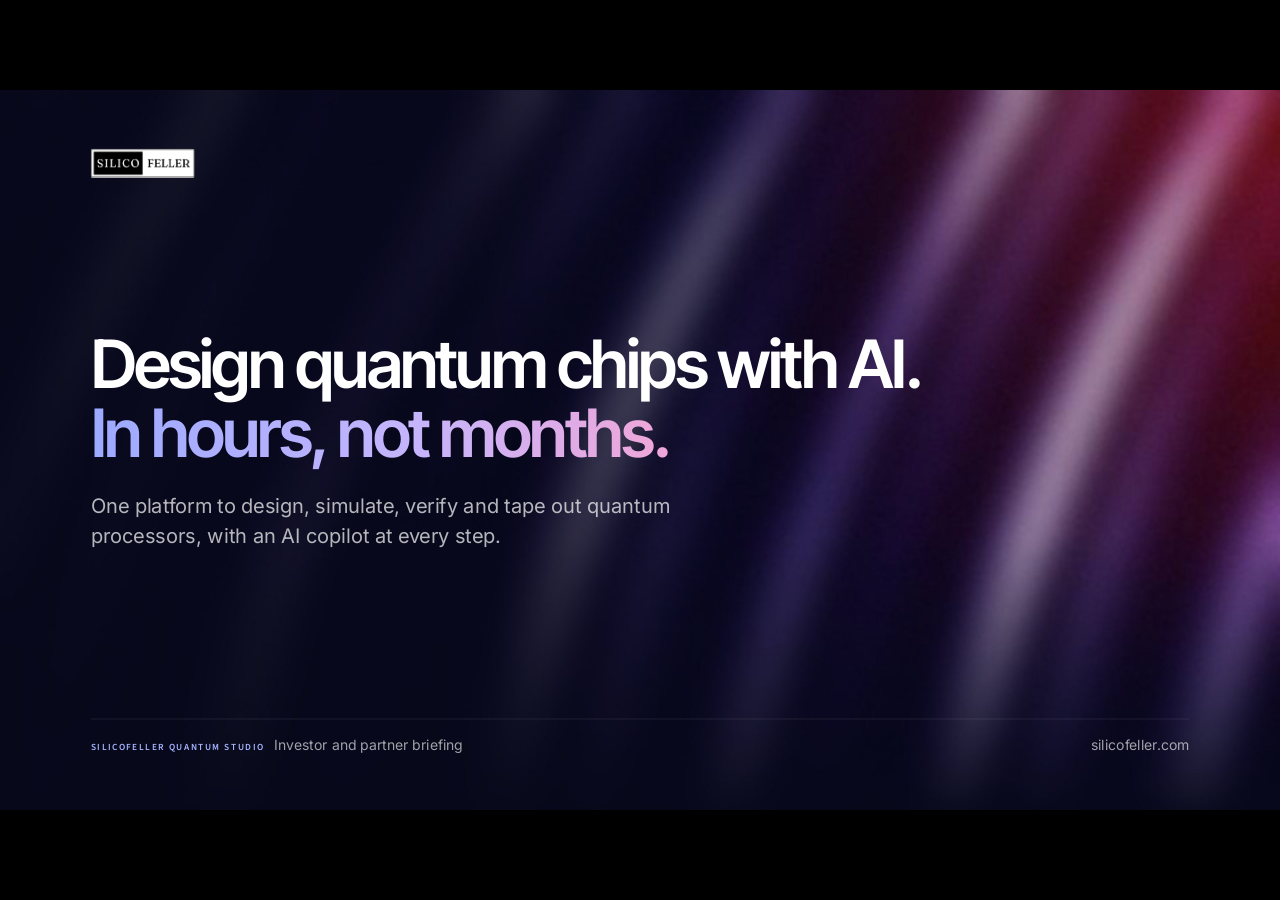
==== Silicofeller-Pitch-Deck.html @ 33d751ab "Deck: team portraits from the website on the Team slide Co-Authored-By: Claude Haiku 5.5 <noreply@an" ====
<!doctype html>
<html lang="en">
<head>
<meta charset="utf-8">
<meta name="viewport" content="width=device-width, initial-scale=1">
<title>Silicofeller — AI-powered quantum chip design</title>
<style>@font-face {
  font-family: 'Inter';
  font-style: normal;
  font-weight: 400;
  font-display: swap;
  src: url([data-uri]) format('woff2');
  unicode-range: U+0000-00FF, U+0131, U+0152-0153, U+02BB-02BC, U+02C6, U+02DA, U+02DC, U+0304, U+0308, U+0329, U+2000-206F, U+20AC, U+2122, U+2191, U+2193, U+2212, U+2215, U+FEFF, U+FFFD;
}
@font-face {
  font-family: 'Inter';
  font-style: normal;
  font-weight: 500;
  font-display: swap;
  src: url([data-uri]) format('woff2');
  unicode-range: U+0000-00FF, U+0131, U+0152-0153, U+02BB-02BC, U+02C6, U+02DA, U+02DC, U+0304, U+0308, U+0329, U+2000-206F, U+20AC, U+2122, U+2191, U+2193, U+2212, U+2215, U+FEFF, U+FFFD;
}
@font-face {
  font-family: 'Inter';
  font-style: normal;
  font-weight: 600;
  font-display: swap;
  src: url([data-uri]) format('woff2');
  unicode-range: U+0000-00FF, U+0131, U+0152-0153, U+02BB-02BC, U+02C6, U+02DA, U+02DC, U+0304, U+0308, U+0329, U+2000-206F, U+20AC, U+2122, U+2191, U+2193, U+2212, U+2215, U+FEFF, U+FFFD;
}
@font-face {
  font-family: 'Inter Tight';
  font-style: normal;
  font-weight: 500;
  font-display: swap;
  src: url([data-uri]) format('woff2');
  unicode-range: U+0000-00FF, U+0131, U+0152-0153, U+02BB-02BC, U+02C6, U+02DA, U+02DC, U+0304, U+0308, U+0329, U+2000-206F, U+20AC, U+2122, U+2191, U+2193, U+2212, U+2215, U+FEFF, U+FFFD;
}
@font-face {
  font-family: 'Inter Tight';
  font-style: normal;
  font-weight: 600;
  font-display: swap;
  src: url([data-uri]) format('woff2');
  unicode-range: U+0000-00FF, U+0131, U+0152-0153, U+02BB-02BC, U+02C6, U+02DA, U+02DC, U+0304, U+0308, U+0329, U+2000-206F, U+20AC, U+2122, U+2191, U+2193, U+2212, U+2215, U+FEFF, U+FFFD;
}
@font-face {
  font-family: 'Inter Tight';
  font-style: normal;
  font-weight: 700;
  font-display: swap;
  src: url([data-uri]) format('woff2');
  unicode-range: U+0000-00FF, U+0131, U+0152-0153, U+02BB-02BC, U+02C6, U+02DA, U+02DC, U+0304, U+0308, U+0329, U+2000-206F, U+20AC, U+2122, U+2191, U+2193, U+2212, U+2215, U+FEFF, U+FFFD;
}
@font-face {
  font-family: 'Fraunces';
  font-style: italic;
  font-weight: 400;
  font-display: swap;
  src: url([data-uri]) format('woff2');
  unicode-range: U+0000-00FF, U+0131, U+0152-0153, U+02BB-02BC, U+02C6, U+02DA, U+02DC, U+0304, U+0308, U+0329, U+2000-206F, U+20AC, U+2122, U+2191, U+2193, U+2212, U+2215, U+FEFF, U+FFFD;
}
@font-face {
  font-family: 'Fraunces';
  font-style: normal;
  font-weight: 400;
  font-display: swap;
  src: url([data-uri]) format('woff2');
  unicode-range: U+0000-00FF, U+0131, U+0152-0153, U+02BB-02BC, U+02C6, U+02DA, U+02DC, U+0304, U+0308, U+0329, U+2000-206F, U+20AC, U+2122, U+2191, U+2193, U+2212, U+2215, U+FEFF, U+FFFD;
}
@font-face {
  font-family: 'Fraunces';
  font-style: normal;
  font-weight: 500;
  font-display: swap;
  src: url([data-uri]) format('woff2');
  unicode-range: U+0000-00FF, U+0131, U+0152-0153, U+02BB-02BC, U+02C6, U+02DA, U+02DC, U+0304, U+0308, U+0329, U+2000-206F, U+20AC, U+2122, U+2191, U+2193, U+2212, U+2215, U+FEFF, U+FFFD;
}
@font-face {
  font-family: 'EB Garamond';
  font-style: italic;
  font-weight: 400;
  font-display: swap;
  src: url([data-uri]) format('woff2');
  unicode-range: U+0000-00FF, U+0131, U+0152-0153, U+02BB-02BC, U+02C6, U+02DA, U+02DC, U+0304, U+0308, U+0329, U+2000-206F, U+20AC, U+2122, U+2191, U+2193, U+2212, U+2215, U+FEFF, U+FFFD;
}
@font-face {
  font-family: 'EB Garamond';
  font-style: italic;
  font-weight: 500;
  font-display: swap;
  src: url([data-uri]) format('woff2');
  unicode-range: U+0000-00FF, U+0131, U+0152-0153, U+02BB-02BC, U+02C6, U+02DA, U+02DC, U+0304, U+0308, U+0329, U+2000-206F, U+20AC, U+2122, U+2191, U+2193, U+2212, U+2215, U+FEFF, U+FFFD;
}
@font-face {
  font-family: 'EB Garamond';
  font-style: normal;
  font-weight: 400;
  font-display: swap;
  src: url([data-uri]) format('woff2');
  unicode-range: U+0000-00FF, U+0131, U+0152-0153, U+02BB-02BC, U+02C6, U+02DA, U+02DC, U+0304, U+0308, U+0329, U+2000-206F, U+20AC, U+2122, U+2191, U+2193, U+2212, U+2215, U+FEFF, U+FFFD;
}
@font-face {
  font-family: 'EB Garamond';
  font-style: normal;
  font-weight: 500;
  font-display: swap;
  src: url([data-uri]) format('woff2');
  unicode-range: U+0000-00FF, U+0131, U+0152-0153, U+02BB-02BC, U+02C6, U+02DA, U+02DC, U+0304, U+0308, U+0329, U+2000-206F, U+20AC, U+2122, U+2191, U+2193, U+2212, U+2215, U+FEFF, U+FFFD;
}
@font-face {
  font-family: 'EB Garamond';
  font-style: normal;
  font-weight: 600;
  font-display: swap;
  src: url([data-uri]) format('woff2');
  unicode-range: U+0000-00FF, U+0131, U+0152-0153, U+02BB-02BC, U+02C6, U+02DA, U+02DC, U+0304, U+0308, U+0329, U+2000-206F, U+20AC, U+2122, U+2191, U+2193, U+2212, U+2215, U+FEFF, U+FFFD;
}
@font-face {
  font-family: 'Source Sans 3';
  font-style: normal;
  font-weight: 400;
  font-display: swap;
  src: url([data-uri]) format('woff2');
  unicode-range: U+0000-00FF, U+0131, U+0152-0153, U+02BB-02BC, U+02C6, U+02DA, U+02DC, U+0304, U+0308, U+0329, U+2000-206F, U+20AC, U+2122, U+2191, U+2193, U+2212, U+2215, U+FEFF, U+FFFD;
}
@font-face {
  font-family: 'Source Sans 3';
  font-style: normal;
  font-weight: 500;
  font-display: swap;
  src: url([data-uri]) format('woff2');
  unicode-range: U+0000-00FF, U+0131, U+0152-0153, U+02BB-02BC, U+02C6, U+02DA, U+02DC, U+0304, U+0308, U+0329, U+2000-206F, U+20AC, U+2122, U+2191, U+2193, U+2212, U+2215, U+FEFF, U+FFFD;
}
@font-face {
  font-family: 'Source Sans 3';
  font-style: normal;
  font-weight: 600;
  font-display: swap;
  src: url([data-uri]) format('woff2');
  unicode-range: U+0000-00FF, U+0131, U+0152-0153, U+02BB-02BC, U+02C6, U+02DA, U+02DC, U+0304, U+0308, U+0329, U+2000-206F, U+20AC, U+2122, U+2191, U+2193, U+2212, U+2215, U+FEFF, U+FFFD;
}
@font-face {
  font-family: 'Source Sans 3';
  font-style: normal;
  font-weight: 700;
  font-display: swap;
  src: url([data-uri]) format('woff2');
  unicode-range: U+0000-00FF, U+0131, U+0152-0153, U+02BB-02BC, U+02C6, U+02DA, U+02DC, U+0304, U+0308, U+0329, U+2000-206F, U+20AC, U+2122, U+2191, U+2193, U+2212, U+2215, U+FEFF, U+FFFD;
}
</style>

<style>
* { margin: 0; box-sizing: border-box; }
html, body { height: 100%; }
body { background: #000; overflow: hidden; }
.viewport { position: fixed; inset: 0; display: flex; align-items: center; justify-content: center; }
.deck { position: relative; width: 1920px; height: 1080px; flex: none; }
.deck > section { display: none !important; }
.deck > section.active { display: flex !important; animation: slideIn .55s cubic-bezier(.2,.7,.2,1) both; }
@keyframes slideIn { from { opacity: 0; transform: scale(.985); } }
@media (prefers-reduced-motion: reduce) {
  .deck > section, .deck *, .deck *::before, .deck *::after { animation: none !important; transition: none !important; }
}
.deck aside { display: none; }
.hud { position: fixed; left: 50%; bottom: 16px; transform: translateX(-50%); display: flex; gap: 10px; align-items: center; font: 500 14px Inter, Arial, sans-serif; color: #C9CED6; background: rgba(10,14,24,.82); padding: 8px 14px; border-radius: 999px; border: 1px solid rgba(148,163,184,.2); opacity: 0; transition: opacity .3s; user-select: none; z-index: 10; }
body:hover .hud { opacity: 1; }
.hud button { font: inherit; color: inherit; background: none; border: 1px solid #39414E; border-radius: 999px; padding: 4px 12px; cursor: pointer; }
.hud button:hover { background: #1C2330; }
.notes { position: fixed; right: 16px; top: 16px; width: min(480px, 42vw); max-height: 72vh; overflow: auto; font: 16px/1.55 Inter, Arial, sans-serif; color: #E6E9EE; background: rgba(10,14,24,.94); border: 1px solid #2A3242; border-radius: 14px; padding: 18px 20px; display: none; z-index: 10; }
.notes.show { display: block; }
.notes b { display: block; margin-bottom: 6px; color: #7DA8FF; font-size: 12px; letter-spacing: 1.5px; }
@media print {
  @page { size: 1920px 1080px; margin: 0; }
  html, body { height: auto; overflow: visible; background: #FFFFFF; }
  .deck > section, .deck *, .deck *::before, .deck *::after { animation: none !important; transition: none !important; }
  .viewport { position: static; display: block; }
  .deck { transform: none !important; width: 1920px; height: auto; }
  .deck > section { position: relative !important; display: flex !important; break-after: page; page-break-after: always; }
  .deck .r, .deck .zoom { animation: none !important; }
  .hud, .notes { display: none !important; }
  .deck section, .deck section * { -webkit-print-color-adjust: exact; print-color-adjust: exact; }
}
</style>
<style>
:root {
  --paper: #FAF8F3; --card: #FFFFFF; --ink: #0A0F1E; --body: #3A465C; --muted: #6E788A;
  --rule: #E3DDD0; --rule2: #EEE9DF;
  --accent: #5B4BF5; --accent-soft: #EAF0FC;
  --clay: #A9472D; --clay-soft: #F6ECE6;
  --navy: #0A0F1E; --ivory: #F5F1E8; --ivory-dim: rgba(245, 241, 232, 0.68); --sky: #A5B4FF;
}
.deck section { position: absolute; inset: 0; width: 1920px; height: 1080px; padding: 100px 136px 130px; background: var(--paper); color: var(--ink); overflow: hidden; display: flex; flex-direction: column; font-family: Inter, system-ui, sans-serif; }
.deck section > * { position: relative; z-index: 1; }
.serif, .t, .hero, .n, .pn, .num { font-family: 'Inter Tight', Inter, sans-serif; font-optical-sizing: auto; }

.eb { display: flex; align-items: center; gap: 18px; font-size: 19px; font-weight: 600; letter-spacing: .22em; text-transform: uppercase; color: var(--accent); margin-bottom: 26px; }
.eb::before { content: ""; width: 44px; height: 2px; background: currentColor; flex: none; }
.eb.warn { color: var(--clay); }
.t { font-size: 76px; font-weight: 400; letter-spacing: -1.2px; line-height: 1.08; color: var(--ink); }
.grad { font-style: italic; color: var(--accent); }
.grad-warm { font-style: italic; color: var(--clay); }
.sub { font-size: 27px; line-height: 1.5; color: var(--body); margin-top: 20px; max-width: 1480px; }
.body { margin-top: 48px; flex: 1; min-height: 0; }
.ico { display: inline-flex; width: 26px; height: 26px; flex: none; }
.ico svg { width: 100%; height: 100%; }

.foot { position: absolute !important; left: 136px; right: 136px; bottom: 50px; display: flex; justify-content: space-between; align-items: center; font-size: 18px; letter-spacing: .04em; color: var(--muted); border-top: 1px solid var(--rule); padding-top: 18px; }
.foot .fl { display: flex; align-items: center; gap: 16px; }
.foot img { height: 26px; border-radius: 2px; }

.r { animation: rise .8s cubic-bezier(.2,.7,.2,1) both; animation-delay: calc(var(--i, 0) * 70ms); }
@keyframes rise { from { opacity: 0; transform: translateY(16px); } }

/* bookend slides (cover, close): deep navy */
.navy { background: var(--navy) !important; color: var(--ivory) !important; }
.navy .eb { color: var(--sky); }
.navy .grad { color: var(--sky); }
.navy .sub { color: var(--ivory-dim); }
/* the atom turns slowly (one full circle every 3 minutes), electrons fixed on their orbits; the core breathes */
.orbit .spin { transform-box: view-box; transform-origin: 500px 500px; animation: spin 180s linear infinite; }
@keyframes spin { to { transform: rotate(360deg); } }
.orbit .core, .orbit .core-glow { transform-box: fill-box; transform-origin: center; animation: breathe 4.5s ease-in-out infinite; }
.orbit .core-glow { animation-duration: 4.5s; animation-name: glow; }
@keyframes breathe { 50% { transform: scale(1.18); } }
@keyframes glow { 0%, 100% { transform: scale(.8); opacity: .5; } 50% { transform: scale(1.5); opacity: 1; } }
@media (prefers-reduced-motion: reduce) { .orbit .spin, .orbit .core, .orbit .core-glow { animation: none; } }
@media print { .orbit .spin, .orbit .core, .orbit .core-glow { animation: none !important; } }
.orbit { position: absolute !important; right: -170px; top: 50%; transform: translateY(-50%); width: 1060px; height: 1060px; z-index: 0 !important; opacity: .9; }

/* 1 · cover */
.cover { justify-content: center; }
.cover .brand { position: absolute !important; left: 136px; top: 92px; height: 48px; border-radius: 3px; }
.hero { font-size: 112px; font-weight: 400; letter-spacing: -2.5px; line-height: 1.04; max-width: 1180px; }
.cover .hero { max-width: 1500px; }
.cover .sub { font-size: 30px; max-width: 980px; margin-top: 36px; }
.cvfoot { position: absolute !important; left: 136px; right: 136px; bottom: 84px; display: flex; justify-content: space-between; align-items: baseline; border-top: 1px solid rgba(245, 241, 232, .18); padding-top: 26px; font-size: 22px; color: var(--ivory-dim); }
.cvfoot b { font-weight: 600; color: var(--ivory); letter-spacing: .14em; text-transform: uppercase; font-size: 18px; margin-right: 14px; }

/* 2 · the process today: an editorial table */
.proc { display: flex; flex-direction: column; }
.ph, .pr { display: grid; grid-template-columns: 64px 300px 1fr 290px 380px; gap: 30px; align-items: center; }
.ph { padding: 0 6px 14px; font-size: 17px; font-weight: 600; letter-spacing: .16em; text-transform: uppercase; color: var(--muted); border-bottom: 2px solid var(--ink); }
.pr { padding: 17px 6px; border-bottom: 1px solid var(--rule); min-height: 92px; }
.pn { font-size: 40px; font-weight: 400; color: var(--clay); line-height: 1; }
.ps { font-size: 27px; font-weight: 600; letter-spacing: -.2px; color: var(--ink); }
.pd { font-size: 22px; line-height: 1.42; color: var(--body); }
.pt { display: flex; flex-wrap: wrap; gap: 8px; }
.chip { font-style: normal; font-size: 18px; font-weight: 500; padding: 5px 12px; border-radius: 4px; background: var(--card); border: 1px solid var(--rule); color: var(--body); white-space: nowrap; }
.pw { display: flex; align-items: center; gap: 12px; font-size: 21px; font-weight: 500; line-height: 1.35; color: var(--clay); }
.pw .ico { width: 24px; height: 24px; }

/* 3 · why it fails */
.split { display: flex; gap: 56px; height: 100%; }
.crop { position: relative; overflow: hidden; border-radius: 10px; background: #000; flex: none; box-shadow: 0 1px 0 var(--rule), 0 24px 60px rgba(14, 27, 51, .16); }
.crop img { position: absolute; display: block; }
.shot { display: block; width: 960px; height: auto; border-radius: 10px; box-shadow: 0 1px 0 var(--rule), 0 24px 60px rgba(14, 27, 51, .16); }
.tools { display: block; width: 600px; height: 560px; }
.appwin { width: 860px; border-radius: 16px; overflow: hidden; background: #FFFFFF; border: 1px solid var(--rule); box-shadow: 0 30px 70px rgba(10, 15, 30, .14); }
.appwin .bar { height: 42px; display: flex; align-items: center; gap: 8px; padding: 0 18px; background: #F6F7FA; border-bottom: 1px solid var(--rule); font-size: 15px; color: var(--muted); }
.appwin .bar i { width: 12px; height: 12px; border-radius: 50%; background: #DDE0E7; }
.appwin .bar span { margin-left: 16px; }
.appwin .screen { position: relative; }
.appwin .screen img { display: block; width: 860px; height: auto; }
.co { position: absolute; width: 18px; height: 18px; margin: -9px 0 0 -9px; border-radius: 50%; background: var(--accent); box-shadow: 0 0 0 5px rgba(91, 75, 245, .35), 0 0 0 11px rgba(91, 75, 245, .14); }
.co b { position: absolute; white-space: nowrap; font-size: 17px; font-weight: 600; color: #FFFFFF; background: var(--accent); padding: 8px 15px; border-radius: 999px; box-shadow: 0 10px 24px rgba(91, 75, 245, .35); }
.pipe { margin-top: 18px; margin-bottom: 76px; }
.phases { display: grid; grid-template-columns: repeat(9, 1fr); gap: 0 14px; margin-bottom: 44px; }
.phases span { text-align: center; font-size: 16px; font-weight: 600; letter-spacing: .18em; text-transform: uppercase; color: var(--accent); background: var(--accent-soft); border-radius: 999px; padding: 11px 0; }
.steps9 { list-style: none; padding: 0; margin: 0; display: grid; grid-template-columns: repeat(9, 1fr); gap: 0 14px; position: relative; }
.steps9::before { content: ""; position: absolute; left: 5.5%; right: 5.5%; top: 62px; height: 2px; background: #DAD6FC; }
.steps9 li { display: flex; flex-direction: column; align-items: center; text-align: center; position: relative; }
.steps9 .ic { width: 124px; height: 124px; border-radius: 28px; background: #FFFFFF; border: 1.5px solid var(--rule); display: flex; align-items: center; justify-content: center; box-shadow: 0 12px 28px rgba(10, 15, 30, .06); }
.steps9 .ic svg { width: 64px; height: 64px; }
.steps9 .goal .ic { background: var(--accent); border-color: var(--accent); box-shadow: 0 16px 34px rgba(91, 75, 245, .35); }
.steps9 .no { margin-top: 20px; font-size: 15px; font-weight: 600; letter-spacing: .14em; color: var(--accent); }
.steps9 h4 { margin-top: 6px; font-size: 21px; font-weight: 600; color: var(--ink); line-height: 1.25; }
.steps9 h4 small { display: block; font-size: 17px; font-weight: 400; color: var(--muted); margin-top: 2px; }
.caption { font-size: 18px; color: var(--muted); margin-top: 14px; letter-spacing: .02em; }
.costs { flex: 1; display: grid; grid-template-columns: 1fr 1fr; grid-template-rows: 1fr 1fr; gap: 0; border-top: 2px solid var(--ink); }
.cost { padding: 34px 36px 30px 0; display: flex; flex-direction: column; gap: 8px; border-bottom: 1px solid var(--rule); }
.cost:nth-child(odd) { border-right: 1px solid var(--rule); }
.cost:nth-child(even) { padding-left: 40px; }
.cost .n { font-size: 74px; font-weight: 400; letter-spacing: -1.5px; line-height: 1; color: var(--clay); font-style: normal; }
.cost .h { font-size: 26px; font-weight: 600; margin-top: 10px; color: var(--ink); }
.cost .d { font-size: 22px; line-height: 1.45; color: var(--body); }

/* 4 · the platform */
.feat { flex: 1; display: flex; flex-direction: column; justify-content: space-between; }
.fi { display: flex; gap: 22px; align-items: flex-start; padding: 15px 0; border-top: 1px solid var(--rule); }
.fi:first-child { border-top: 2px solid var(--ink); }
.fbadge { width: 54px; height: 54px; border-radius: 50%; flex: none; display: flex; align-items: center; justify-content: center; background: var(--card); border: 1px solid var(--rule); color: var(--accent); }
.fi h3 { font-size: 27px; font-weight: 600; letter-spacing: -.2px; color: var(--ink); }
.fi p { font-size: 21px; line-height: 1.4; color: var(--body); margin-top: 3px; }

/* 5 · end to end */
.wf { display: flex; justify-content: center; }
.flow { display: block; width: 1648px; height: auto; }
.wfpanel { background: #000; border-radius: 12px; padding: 0; box-shadow: 0 24px 60px rgba(14, 27, 51, .16); overflow: hidden; }
.stats { display: grid; grid-template-columns: repeat(4, 1fr); gap: 0; margin-top: 40px; border-top: 2px solid var(--ink); }
.stat { padding: 26px 32px 0 0; }
.stat + .stat { border-left: 1px solid var(--rule); padding-left: 36px; }
.stat .n { font-size: 70px; font-weight: 400; letter-spacing: -1.5px; line-height: 1; color: var(--accent); font-style: normal; }
.stat .l { font-size: 22px; color: var(--body); margin-top: 12px; line-height: 1.4; }

/* 6 · demo */
.vwrap { display: flex; justify-content: center; }
.video { width: 1240px; height: 698px; border-radius: 12px; overflow: hidden; background: #000; box-shadow: 0 1px 0 var(--rule), 0 30px 80px rgba(14, 27, 51, .22); }
.video video { width: 100%; height: 100%; display: block; object-fit: contain; background: #000; }

/* 7 · every architecture: what is available today, then the roadmap */
.archs { display: flex; flex-direction: column; gap: 54px; }
.grp { display: flex; align-items: center; gap: 18px; font-size: 17px; font-weight: 600; letter-spacing: .2em; text-transform: uppercase; color: var(--accent); margin-bottom: 18px; }
.grp::after { content: ""; flex: 1; height: 1px; background: var(--rule); }
.grp.soon { color: var(--muted); }
.now { display: grid; grid-template-columns: 1fr 1fr; gap: 40px; }
.nc { display: flex; background: var(--card); border: 1px solid var(--rule); border-radius: 12px; overflow: hidden; height: 350px; box-shadow: 0 18px 44px rgba(14, 27, 51, .07); }
.nc .art { width: 350px; height: 350px; flex: none; display: block; }
.nc .in { padding: 40px 42px; display: flex; flex-direction: column; gap: 12px; }
.nc h3 { font-family: 'Inter Tight', Inter, sans-serif; font-size: 44px; font-weight: 400; letter-spacing: -.5px; color: var(--ink); line-height: 1.05; }
.nc p { font-size: 22px; line-height: 1.45; color: var(--body); }
.tags { display: flex; flex-wrap: wrap; gap: 8px; margin-top: auto; }
.tag { font-style: normal; font-size: 17px; font-weight: 500; padding: 5px 12px; border-radius: 4px; background: var(--accent-soft); color: var(--accent); }
.st { align-self: flex-start; display: flex; align-items: center; gap: 10px; font-size: 15px; font-weight: 600; letter-spacing: .16em; text-transform: uppercase; }
.st::before { content: ""; width: 9px; height: 9px; border-radius: 50%; background: currentColor; }
.st.on { color: var(--accent); }
.st.soon { color: var(--muted); }
.road { display: grid; grid-template-columns: repeat(3, 1fr); }
.rc { display: flex; gap: 26px; align-items: center; padding-right: 34px; }
.rc + .rc { border-left: 1px solid var(--rule); padding-left: 34px; }
.rc .art { width: 170px; height: 170px; border-radius: 10px; flex: none; display: block; }
.rc .in { display: flex; flex-direction: column; gap: 6px; }
.rc h3 { font-family: 'Inter Tight', Inter, sans-serif; font-size: 32px; font-weight: 400; color: var(--ink); }
.rc p { font-size: 20px; line-height: 1.42; color: var(--body); }

/* 8 · trust and enterprise */
.lbl { font-size: 17px; font-weight: 600; letter-spacing: .2em; color: var(--muted); margin-bottom: 20px; }
.logos { display: grid; grid-template-columns: repeat(8, 1fr); gap: 16px; }
.logo { height: 132px; background: var(--card); border: 1px solid var(--rule); border-radius: 8px; display: flex; align-items: center; justify-content: center; padding: 22px; }
.logo.dk { background: var(--navy); border-color: var(--navy); }
.logo img { max-width: 100%; max-height: 100%; object-fit: contain; }
.trust { display: flex; flex-direction: column; justify-content: space-between; padding-bottom: 20px; }
.ent { display: grid; grid-template-columns: repeat(4, 1fr); gap: 44px; }
.ec { border-top: 2px solid var(--ink); padding-top: 26px; display: flex; flex-direction: column; gap: 12px; }
.ec h3 { font-family: 'Inter Tight', Inter, sans-serif; font-size: 34px; font-weight: 400; margin-top: 10px; color: var(--ink); white-space: nowrap; }
.ec p { font-size: 22px; line-height: 1.45; color: var(--body); }

/* 9 · close */
.close { justify-content: center; }
.close .hero { font-size: 96px; max-width: 1300px; }
.steps { display: grid; grid-template-columns: repeat(3, 1fr); gap: 56px; margin-top: 72px; width: 1460px; }
.sp { border-top: 1px solid rgba(245, 241, 232, .28); padding-top: 26px; }
.sp .k { font-family: 'Inter Tight', Inter, sans-serif; font-size: 44px; color: var(--sky); line-height: 1; }
.sp h3 { font-size: 30px; font-weight: 600; margin-top: 16px; color: var(--ivory); }
.sp p { font-size: 22px; line-height: 1.45; color: var(--ivory-dim); margin-top: 10px; }
.contact { position: absolute !important; left: 136px; right: 136px; bottom: 84px; display: flex; gap: 72px; font-size: 23px; color: var(--ivory-dim); border-top: 1px solid rgba(245, 241, 232, .18); padding-top: 26px; }
.contact b { color: var(--ivory); font-weight: 600; }
.contact { justify-content: space-between; align-items: baseline; }
.contact .thanks { font-family: Fraunces, Georgia, serif; font-style: italic; font-size: 26px; color: var(--ivory-dim); }

/* ===== Modern light: white, bold sans headlines, Silicofeller blue-to-violet gradient ===== */
:root { --paper: #FFFFFF; --card: #FFFFFF; --ink: #0A0F1E; --body: #4A5370; --muted: #7A8299; --rule: #E7E9F0; --rule2: #F0F1F6;
  --accent: #5B4BF5; --accent-soft: #EEEBFF; --clay: #E5484D; --clay-soft: #FDECEC; --navy: #0A0D1A; --ivory: #FFFFFF;
  --ivory-dim: rgba(255, 255, 255, .7); --sky: #A5B4FF; }
/* mixed type: slide headings in the Fraunces serif (highlighted phrase in italic), everything else in Inter / Inter Tight */
.t, .hero { font-family: Fraunces, Georgia, serif !important; font-weight: 400; }
.t { letter-spacing: -1.2px; }
.hero { letter-spacing: -2.5px; }
.t .grad, .t .grad-warm, .hero .grad { font-style: italic; }
.nc h3, .rc h3, .ec h3 { font-weight: 600; letter-spacing: -.8px; }
.cost .n, .stat .n { font-weight: 600; letter-spacing: -2.5px; }
.pn { font-weight: 600; }
.sp .k { font-weight: 600; }
/* white pages: solid colours only (gradients stay on the dark cover and closing slide) */
.grad { font-style: normal; color: var(--accent); }
.grad-warm { font-style: normal; color: var(--clay); }
.navy { background: radial-gradient(ellipse 70% 60% at 75% 45%, rgba(91, 75, 245, .35), transparent 70%), #0A0D1A !important; }
.navy .grad { background: linear-gradient(90deg, #8FA2FF, #C4B5FD); -webkit-background-clip: text; background-clip: text; color: transparent; }
.stat .n { color: var(--accent); }
.nc, .logo { border-radius: 18px; }
.rc .art, .shot { border-radius: 14px; }
.crop { border-radius: 14px; }
.video { border-radius: 16px; }
.chip { border-radius: 999px; }
.tag { border-radius: 999px; padding: 5px 14px; }
.fbadge { border-color: #E2E0FB; }
.eb::before { background: currentColor; }

/* slide 5: steps that open a pop-up with the real product screen */
.steps9 button.ic { cursor: pointer; font: inherit; padding: 0; position: relative; transition: transform .2s, box-shadow .2s, border-color .2s; }
.steps9 button.ic:hover { transform: translateY(-4px); border-color: var(--accent); box-shadow: 0 18px 36px rgba(91, 75, 245, .22); }
.steps9 h4 small.see { color: var(--accent); font-weight: 500; }
.popover { position: fixed; inset: 0; z-index: 50; background: rgba(10, 13, 26, .74); backdrop-filter: blur(6px); display: flex; align-items: center; justify-content: center; padding: 4vh 4vw; cursor: zoom-out; }
.popover[hidden] { display: none; }
.popfig { margin: 0; background: #FFFFFF; border-radius: 14px; overflow: hidden; box-shadow: 0 40px 120px rgba(0, 0, 0, .45); display: flex; flex-direction: column; cursor: default; animation: pop .25s cubic-bezier(.2, .7, .2, 1); }
@keyframes pop { from { opacity: 0; transform: scale(.97); } }
.popfig img { display: block; max-width: 92vw; max-height: calc(90vh - 70px); object-fit: contain; background: #0B0D14; }
.popfig figcaption { padding: 16px 22px; font: 16px/1.45 Inter, sans-serif; color: #4A5370; max-width: 92vw; }
.popfig figcaption b { color: #0A0F1E; margin-right: 8px; }
.popx { position: fixed; top: 18px; right: 22px; width: 46px; height: 46px; border-radius: 50%; border: none; background: rgba(255, 255, 255, .16); color: #FFFFFF; font: 28px/1 Inter, sans-serif; cursor: pointer; }
.popx:hover { background: rgba(255, 255, 255, .28); }
.pophint { position: fixed; bottom: 18px; left: 50%; transform: translateX(-50%); font: 14px Inter, sans-serif; color: rgba(255, 255, 255, .7); }
@media print { .popover { display: none !important; } }

/* ===== Interactions and small animations (hover effects; entrances when a slide appears) ===== */
.ease, .pr, .pn, .chip, .cost .n, .stat .n, .fbadge, .fi h3, .ec h3, .shot, .nc, .nc .art, .rc .art, .rc h3, .logo, .logo img, .sp, .video { transition: all .32s cubic-bezier(.2, .7, .2, 1); }
/* slide 2: process table */
.pr { border-radius: 10px; }
.pr:hover { background: #FFF5F5; }
.pn { display: inline-block; }
.pr:hover .pn { transform: scale(1.18); }
.pr:hover .chip { border-color: #F3C4C4; color: var(--ink); }
/* slides 3 and 5: big numbers lift */
.cost:hover .n, .stat:hover .n { transform: translateY(-5px); }
/* slide 3: hand-offs keep moving */
.tools path[stroke-dasharray] { animation: march 1.8s linear infinite; }
@keyframes march { to { stroke-dashoffset: -26; } }
/* slides 4 and 8: icons fill on hover */
.fi:hover .fbadge, .ec:hover .fbadge { background: var(--accent); border-color: var(--accent); color: #FFFFFF; transform: rotate(-8deg) scale(1.08); }
.fi:hover h3, .ec:hover h3, .rc:hover h3 { color: var(--accent); }
.shot:hover { transform: translateY(-8px) scale(1.012); box-shadow: 0 1px 0 var(--rule), 0 40px 80px rgba(10, 15, 30, .22); }
/* slide 5: the line draws itself, the steps arrive one by one */
.active .phases span { animation: rise .6s cubic-bezier(.2, .7, .2, 1) .2s both; }
.active .steps9::before { transform-origin: left center; animation: drawline 1.3s cubic-bezier(.2, .7, .2, 1) .35s both; }
@keyframes drawline { from { transform: scaleX(0); } }
.active .steps9 li { animation: popin .55s cubic-bezier(.2, .8, .3, 1.25) both; }
.steps9 li:nth-child(1) { animation-delay: .35s; } .steps9 li:nth-child(2) { animation-delay: .47s; } .steps9 li:nth-child(3) { animation-delay: .59s; }
.steps9 li:nth-child(4) { animation-delay: .71s; } .steps9 li:nth-child(5) { animation-delay: .83s; } .steps9 li:nth-child(6) { animation-delay: .95s; }
.steps9 li:nth-child(7) { animation-delay: 1.07s; } .steps9 li:nth-child(8) { animation-delay: 1.19s; } .steps9 li:nth-child(9) { animation-delay: 1.31s; }
@keyframes popin { from { opacity: 0; transform: translateY(16px) scale(.9); } }
.steps9 .ic { transition: transform .3s cubic-bezier(.2, .7, .2, 1), border-color .3s, box-shadow .3s; }
.steps9 .ic:hover { transform: translateY(-5px); border-color: var(--accent); box-shadow: 0 18px 36px rgba(91, 75, 245, .2); }
.steps9 .goal .ic { animation: glowpulse 2.8s ease-in-out 1.8s infinite; }
@keyframes glowpulse { 50% { box-shadow: 0 16px 34px rgba(91, 75, 245, .35), 0 0 0 10px rgba(91, 75, 245, .12); } }
/* slide 6: video frame */
.video:hover { box-shadow: 0 1px 0 var(--rule), 0 40px 100px rgba(10, 15, 30, .3); }
/* slide 7: architecture cards */
.nc:hover { transform: translateY(-6px); box-shadow: 0 28px 60px rgba(10, 15, 30, .12); border-color: #D9D5FC; }
.nc:hover .art { transform: scale(1.04); }
.rc:hover .art { transform: scale(1.06) rotate(-1.5deg); }
/* slide 8: partner logos come forward */
.logo img { filter: grayscale(.4) opacity(.85); }
.logo.dk img { filter: none; }
.logo:hover { transform: translateY(-5px); border-color: #D9D5FC; box-shadow: 0 16px 34px rgba(10, 15, 30, .08); }
.logo:hover img { filter: none; }
/* slide 9: next steps */
.sp:hover { transform: translateY(-6px); border-top-color: var(--sky); }

/* slide 7: still at rest; on hover, current flows through the superconducting circuit and the trapped ions hover */
.current { opacity: 0; transition: opacity .35s; }
.current path { stroke: #DCE3FF; stroke-dasharray: 10 34; animation: current 1.5s linear infinite; filter: drop-shadow(0 0 4px #A5B4FF); }
@keyframes current { to { stroke-dashoffset: -44; } }
.nc:hover .current { opacity: 1; }
.qglow { transform-box: fill-box; transform-origin: center; }
.nc:hover .qcross { animation: qcross 2.4s ease-in-out infinite; }
@keyframes qcross { 50% { stroke: #E0E7FF; fill-opacity: .34; } }
.nc:hover .qglow { animation: qglow 2.4s ease-in-out infinite; }
@keyframes qglow { 50% { transform: scale(1.4); fill-opacity: .2; } }
.nc:hover .ion { animation: hover 2.7s ease-in-out infinite; }
@keyframes hover { 0%, 100% { transform: translateY(0); } 25% { transform: translateY(-6px); } 75% { transform: translateY(6px); } }
.ion circle:first-child { transform-box: fill-box; transform-origin: center; }
.nc:hover .ion circle:first-child { animation: ionglow 2.7s ease-in-out infinite; animation-delay: inherit; }
@keyframes ionglow { 50% { transform: scale(1.35); fill-opacity: .38; } }
.nc:hover .beam { animation: march 1.6s linear infinite; }

/* slide 6: demo in a window, with clickable moments */
.demo { display: flex; gap: 56px; align-items: flex-start; }
.vwin { width: 1060px; flex: none; border-radius: 16px; overflow: hidden; background: #FFFFFF; border: 1px solid var(--rule); box-shadow: 0 30px 70px rgba(10, 15, 30, .16); }
.vwin .bar { height: 42px; display: flex; align-items: center; gap: 8px; padding: 0 18px; background: #F6F7FA; border-bottom: 1px solid var(--rule); font-size: 15px; color: var(--muted); }
.vwin .bar i { width: 12px; height: 12px; border-radius: 50%; background: #DDE0E7; }
.vwin .bar span { margin-left: 16px; }
.vwin .bar em { margin-left: auto; font-style: normal; font-size: 14px; color: #9AA0AE; }
.vwin .stage { position: relative; aspect-ratio: 16 / 9; background: #000; }
.vwin video { width: 100%; height: 100%; display: block; object-fit: cover; background: #000; }
.chapters { flex: 1; display: flex; flex-direction: column; gap: 16px; }
.chl { display: flex; justify-content: space-between; align-items: baseline; font-size: 17px; font-weight: 600; letter-spacing: .18em; text-transform: uppercase; color: var(--accent); margin-bottom: 4px; }
.chl span { font-size: 16px; font-weight: 500; letter-spacing: 0; text-transform: none; color: var(--muted); }
.chap { position: relative; overflow: hidden; display: block; width: 100%; text-align: left; font: inherit; color: inherit; background: #FFFFFF; border: 1px solid var(--rule); border-radius: 16px; padding: 22px 26px 26px; cursor: pointer; transition: transform .3s cubic-bezier(.2, .7, .2, 1), border-color .3s, box-shadow .3s, background .3s; }
.chap .ts { display: inline-block; font-size: 15px; font-weight: 600; color: var(--accent); background: var(--accent-soft); border-radius: 999px; padding: 4px 12px; }
.chap h3 { font-size: 26px; font-weight: 600; letter-spacing: -.5px; color: var(--ink); margin-top: 12px; }
.chap p { font-size: 19px; line-height: 1.42; color: var(--body); margin-top: 6px; }
.chap::after { content: ""; position: absolute; left: 0; bottom: 0; height: 4px; width: calc(var(--p, 0) * 100%); background: var(--accent); transition: width .25s linear; }
.chap:hover { transform: translateY(-3px); border-color: #D9D5FC; box-shadow: 0 14px 30px rgba(10, 15, 30, .07); }
.chap.on { border-color: var(--accent); background: #FBFAFF; box-shadow: 0 16px 34px rgba(91, 75, 245, .16); }

/* ===== Pro type: Inter Tight for headlines and numbers, Inter for text and labels ===== */
.deck section, .deck section * { font-family: Inter, 'Segoe UI', Arial, sans-serif !important; }
.deck section .t, .deck section .t *, .deck section .hero, .deck section .hero *, .deck section .contact .thanks,
.deck section .n, .deck section .pn, .deck section .sp .k, .deck section h3, .deck section h4, .deck section .big,
.deck section .ps, .deck section .disp, .deck section .disp * { font-family: 'Inter Tight', Inter, sans-serif !important; }
.deck section .eb, .deck section .lbl, .deck section .grp, .deck section .phases span, .deck section .ph, .deck section .ph *,
.deck section .chl, .deck section .steps9 .no, .deck section .foot, .deck section .foot span, .deck section .ts, .deck section .st,
.deck section .mono, .deck section .cvfoot b, .deck section .pil .k, .deck section .src { font-family: 'Source Sans 3', 'Segoe UI', Arial, sans-serif !important; }
:root { --ink: #090B1A; --body: #474F68; --muted: #7A8199; --rule: #E6E8EF; --accent: #5B4BF5; --accent-soft: #EFEDFF; --night: #07081A; }
.t { font-size: 62px; font-weight: 600; letter-spacing: -.03em; line-height: 1.08; }
.hero { font-size: 100px; font-weight: 600; letter-spacing: -.04em; line-height: 1.03; }
.close .hero { font-size: 86px; }
.t .grad, .t .grad-warm, .hero .grad { font-style: normal; }
.eb { font-size: 16px; font-weight: 500; letter-spacing: .16em; margin-bottom: 30px; }
.eb::before { width: 28px; }
.sub { font-size: 25px; line-height: 1.5; margin-top: 22px; }
.n { font-weight: 600; letter-spacing: -.045em; font-variant-numeric: tabular-nums; }
.cost .n { font-size: 66px; }
.stat .n { font-size: 64px; }
.pn { font-weight: 600; font-size: 34px; letter-spacing: -.02em; }
.ps { font-weight: 600; font-size: 26px; letter-spacing: -.01em; }
.ph { font-size: 14px; letter-spacing: .14em; }
.foot { font-size: 14px; letter-spacing: .14em; text-transform: uppercase; }
.foot img { height: 24px; }
.nc h3, .rc h3, .ec h3, .fi h3, .chap h3, .sp h3 { font-weight: 600; letter-spacing: -.02em; }
.sp .k { font-weight: 600; font-size: 36px; letter-spacing: -.02em; }
.phases span { font-size: 14px; }
.steps9 .no { font-size: 13px; }
.lbl, .grp, .chl { font-size: 15px; }
.st { font-size: 13px; }
.contact .thanks { font-style: normal; font-weight: 500; font-size: 24px; letter-spacing: -.01em; }
.caption { font-size: 16px; }
.src { font-size: 13px; letter-spacing: .06em; color: var(--muted); }
.navy .grad, .night .grad { background: linear-gradient(90deg, #9DAAFF 0%, #C4B5FD 55%, #F0A6D8 100%); -webkit-background-clip: text; background-clip: text; color: transparent; }

/* dark slides: the Silicofeller wave artwork (cover, close, founder card) and plain night (result, ask) */
.deck section.wv { background: url([data-uri]) center / cover, #07081A !important; }
.deck section.night { background: radial-gradient(ellipse 60% 70% at 85% 30%, rgba(91, 75, 245, .28), transparent 70%), #07081A !important; color: #FFFFFF; }
.night .eb { color: #A5B4FF; }
.night .t { color: #FFFFFF; }
.night .sub { color: rgba(255, 255, 255, .68); }
.night .foot { color: rgba(255, 255, 255, .5); border-top-color: rgba(255, 255, 255, .14); }
.cover .brand { top: 88px; height: 44px; }
.cvfoot { font-size: 21px; color: rgba(255, 255, 255, .62); border-top-color: rgba(255, 255, 255, .16); }
.cvfoot b { font-size: 14px; color: #A5B4FF; letter-spacing: .16em; }

/* purpose: the prompt that becomes a chip, then the four pillars */
.purpose { display: flex; flex-direction: column; }
.prompt { display: flex; align-items: center; gap: 12px; margin-top: 8px; }
.pbox { flex: 1; display: flex; align-items: center; gap: 22px; height: 108px; padding: 0 34px; border-radius: 22px; background: var(--night); color: #E8EAF6; font-size: 27px; box-shadow: 0 26px 60px rgba(9, 11, 26, .2); }
.pbox .ico { color: #A5B4FF; width: 30px; height: 30px; }
.pbox .typed { white-space: nowrap; }
.active .pbox .typed { animation: type 2.4s steps(64) .5s both; }
@keyframes type { from { clip-path: inset(0 100% 0 0); } }
.pbox .caret { width: 3px; height: 34px; background: #A5B4FF; animation: blink 1s steps(1) infinite; margin-left: -12px; }
@keyframes blink { 50% { opacity: 0; } }
.parr { color: var(--accent); width: 44px; height: 44px; }
.parr .ico { width: 44px; height: 44px; }
.pout { height: 108px; padding: 0 34px; border-radius: 22px; border: 1.5px solid #D9D5FC; background: #F6F4FF; display: flex; align-items: center; gap: 16px; font-size: 25px; font-weight: 600; color: var(--accent); white-space: nowrap; }
.pout .ico { width: 32px; height: 32px; }
.pillars { margin-top: auto; display: grid; grid-template-columns: repeat(4, 1fr); border-top: 2px solid var(--ink); }
.pil { padding: 32px 34px 0 0; }
.pil + .pil { border-left: 1px solid var(--rule); padding-left: 34px; }
.pil .k { display: flex; align-items: center; justify-content: space-between; font-size: 15px; font-weight: 500; letter-spacing: .14em; color: var(--accent); }
.pil .k .ico { width: 34px; height: 34px; }
.pil h3 { font-size: 30px; font-weight: 600; letter-spacing: -.02em; color: var(--ink); margin-top: 26px; line-height: 1.15; }
.pil p { font-size: 20px; line-height: 1.45; color: var(--body); margin-top: 12px; }

/* why now */
.why { display: grid; grid-template-columns: 1fr 1.1fr; gap: 80px; }
.trend { list-style: none; padding: 0; margin: 0; display: flex; flex-direction: column; }
.trend li { display: grid; grid-template-columns: 64px 1fr; padding: 28px 0; border-top: 1px solid var(--rule); font-size: 24px; line-height: 1.45; color: var(--body); }
.trend li:first-child { border-top: 2px solid var(--ink); }
.trend li b { font-size: 15px; font-weight: 500; letter-spacing: .14em; color: var(--accent); padding-top: 6px; }
.trend li strong { color: var(--ink); font-weight: 600; }
.mstats { display: grid; grid-template-columns: 1fr 1fr; grid-template-rows: 1fr 1fr; gap: 20px; }
.ms { border-radius: 22px; background: #F6F7FB; border: 1px solid var(--rule); padding: 34px 36px; display: flex; flex-direction: column; justify-content: flex-end; }
.ms .n { font-size: 78px; color: var(--ink); line-height: 1; }
.ms p { font-size: 20px; line-height: 1.45; color: var(--body); margin-top: 14px; }
.ms.hl { background: var(--night); border-color: var(--night); }
.ms.hl .n { background: linear-gradient(90deg, #9DAAFF, #C4B5FD 55%, #F0A6D8); -webkit-background-clip: text; background-clip: text; color: transparent; }
.ms.hl p { color: rgba(255, 255, 255, .7); }

/* the result: before and after, with the product on the right */
.result .lap { position: absolute !important; right: -150px; top: 170px; width: 1080px; z-index: 0 !important; mix-blend-mode: lighten; opacity: .95; }
.result .col { width: 820px; }
.bigrow { display: flex; align-items: flex-end; gap: 30px; margin-top: 34px; }
.big { font-size: 190px; font-weight: 600; line-height: .82; letter-spacing: -.05em; background: linear-gradient(90deg, #9DAAFF, #C4B5FD 55%, #F0A6D8); -webkit-background-clip: text; background-clip: text; color: transparent; }
.bigrow p:not(.big) { font-size: 26px; line-height: 1.4; color: rgba(255, 255, 255, .8); padding-bottom: 6px; }
.ft { margin-top: 46px; }
.ftr { display: grid; grid-template-columns: 330px 56px 1fr; align-items: center; padding: 15px 0; border-top: 1px solid rgba(255, 255, 255, .12); font-size: 23px; }
.ftr .fr { color: rgba(255, 255, 255, .48); }
.ftr .ar { color: #A5B4FF; }
.ftr .ar .ico { width: 24px; height: 24px; }
.ftr .to { color: #FFFFFF; font-weight: 600; }
.result .src { color: rgba(255, 255, 255, .42); margin-top: 18px; }

/* market size */
.mkt { display: grid; grid-template-columns: 700px 1fr; gap: 100px; align-items: center; }
.rings { width: 700px; height: 700px; display: block; }
.tiers { display: flex; flex-direction: column; }
.tier { display: grid; grid-template-columns: 200px 1fr; gap: 36px; padding: 32px 0; border-top: 1px solid var(--rule); align-items: baseline; }
.tier:first-child { border-top: 2px solid var(--ink); }
.tier .k { font-family: 'Source Sans 3', 'Segoe UI', Arial, sans-serif !important; font-size: 15px; font-weight: 500; letter-spacing: .14em; color: var(--accent); }
.tier .n { font-size: 60px; color: var(--ink); line-height: 1; }
.tier h3 { font-size: 27px; font-weight: 600; color: var(--ink); letter-spacing: -.01em; }
.tier p { font-size: 21px; line-height: 1.45; color: var(--body); margin-top: 8px; }

/* competition */
.comp { display: grid; grid-template-columns: 1fr 1fr; gap: 64px; }
.alts { display: flex; flex-direction: column; }
.alt { display: grid; grid-template-columns: 330px 1fr; gap: 30px; padding: 24px 0; border-top: 1px solid var(--rule); align-items: baseline; }
.alt:first-of-type { border-top: 2px solid var(--ink); }
.alt h3 { font-size: 25px; font-weight: 600; color: var(--ink); letter-spacing: -.01em; }
.alt p { font-size: 21px; line-height: 1.42; color: var(--body); }
.alt.sq h3, .alt.sq p { color: var(--clay); }
.adv { border-radius: 24px; background: var(--night); color: #FFFFFF; padding: 40px 46px; display: flex; flex-direction: column; gap: 4px; box-shadow: 0 30px 70px rgba(9, 11, 26, .2); }
.adv .lbl { color: #A5B4FF; margin-bottom: 14px; }
.adv li { list-style: none; display: flex; gap: 18px; align-items: flex-start; font-size: 22px; line-height: 1.4; padding: 11px 0; border-top: 1px solid rgba(255, 255, 255, .1); color: rgba(255, 255, 255, .9); }
.adv li:first-of-type { border-top: none; }
.adv li .ico { color: #A5B4FF; width: 26px; height: 26px; margin-top: 2px; }
.adv li small { display: block; font-size: 15px; color: rgba(255, 255, 255, .45); margin-top: 2px; }
.adv ul { padding: 0; margin: 0; flex: 1; display: flex; flex-direction: column; justify-content: space-between; }
.adv li { font-size: 23px; }
.tier .k { text-transform: uppercase; }
.prompt { margin-top: auto; }
.pillars { margin-top: auto; }

/* business model */
.gtm { display: grid; grid-template-columns: repeat(3, 1fr); gap: 0; margin-top: 6px; }
.gs { position: relative; padding: 46px 70px 46px 44px; background: #F6F4FF; border: 1px solid #E2DEFD; border-left: none; }
.gs:first-child { border-left: 1px solid #E2DEFD; border-radius: 22px 0 0 22px; }
.gs:last-child { border-radius: 0 22px 22px 0; background: var(--accent); border-color: var(--accent); }
.gs:last-child * { color: #FFFFFF !important; }
.gs .k { font-family: 'Source Sans 3', 'Segoe UI', Arial, sans-serif !important; font-size: 15px; letter-spacing: .14em; color: var(--accent); }
.gs h3 { font-size: 34px; font-weight: 600; letter-spacing: -.02em; color: var(--ink); margin-top: 14px; }
.gs p { font-size: 20px; line-height: 1.45; color: var(--body); margin-top: 8px; }
.gs:not(:last-child)::after { content: "\2192"; position: absolute; right: 0; top: 50%; width: 52px; height: 52px; border-radius: 50%; border: 1px solid #D9D5FC; background: #FFFFFF; color: var(--accent); font-size: 24px; display: flex; align-items: center; justify-content: center; transform: translate(50%, -50%); z-index: 2; box-shadow: 0 8px 20px rgba(91, 75, 245, .12); }
.bm { display: grid; grid-template-columns: 1fr 1fr; gap: 64px; margin-top: 72px; }
.bmc { border-top: 2px solid var(--ink); padding-top: 28px; }
.bmc .lbl { color: var(--accent); margin-bottom: 10px; }
.bmr { display: flex; gap: 22px; align-items: flex-start; padding: 16px 0; }
.bmr + .bmr { border-top: 1px solid var(--rule); }
.bmr h3 { font-size: 27px; font-weight: 600; color: var(--ink); letter-spacing: -.01em; }
.bmr p { font-size: 20px; line-height: 1.45; color: var(--body); margin-top: 4px; }
.cust { display: flex; flex-wrap: wrap; gap: 14px; margin-top: 18px; }
.cust span { font-size: 22px; font-weight: 500; padding: 14px 24px; border-radius: 999px; border: 1px solid var(--rule); color: var(--ink); background: #FFFFFF; }

/* the ask */
.ask { display: grid; grid-template-columns: 600px 1fr; gap: 100px; align-items: center; margin-top: 30px; }
.donut { position: relative; width: 600px; height: 600px; }
.donut svg { width: 600px; height: 600px; display: block; transform: rotate(-90deg); }
.donut circle.seg { fill: none; stroke-width: 54; }
.active .donut circle.seg { animation: seg 1.2s cubic-bezier(.2, .7, .2, 1) both; }
@keyframes seg { from { stroke-dasharray: 0 1000; } }
.donut .mid { position: absolute; inset: 0; display: flex; flex-direction: column; align-items: center; justify-content: center; }
.donut .mid .big { font-size: 112px; line-height: 1; }
.donut .mid span { font-family: 'Source Sans 3', 'Segoe UI', Arial, sans-serif !important; font-size: 16px; letter-spacing: .16em; color: rgba(255, 255, 255, .6); margin-top: 14px; }
.uses { display: flex; flex-direction: column; }
.use { display: grid; grid-template-columns: 22px 1fr 150px 90px; gap: 24px; align-items: center; padding: 22px 0; border-top: 1px solid rgba(255, 255, 255, .12); }
.use:first-child { border-top: 2px solid rgba(255, 255, 255, .5); }
.use i { width: 16px; height: 16px; border-radius: 4px; }
.use h3 { font-size: 28px; font-weight: 600; letter-spacing: -.01em; color: #FFFFFF; }
.use p { font-size: 19px; color: rgba(255, 255, 255, .6); margin-top: 4px; }
.use .amt { font-family: 'Inter Tight', sans-serif !important; font-size: 36px; font-weight: 600; color: #FFFFFF; text-align: right; letter-spacing: -.02em; }
.use .pc { font-family: 'Source Sans 3', 'Segoe UI', Arial, sans-serif !important; font-size: 18px; color: #A5B4FF; text-align: right; }

/* team */
.team { display: grid; grid-template-columns: 500px 1fr; gap: 40px; }
.founder { border-radius: 26px; padding: 44px; display: flex; flex-direction: column; justify-content: flex-end; color: #FFFFFF; background: linear-gradient(0deg, rgba(7, 8, 26, .96) 20%, rgba(7, 8, 26, .2) 100%), url([data-uri]) 30% center / cover, var(--night); box-shadow: 0 30px 70px rgba(9, 11, 26, .22); }
.av { display: flex; align-items: center; justify-content: center; border-radius: 50%; flex: none; font-family: 'Inter Tight', sans-serif !important; font-weight: 600; letter-spacing: -.02em; }
.founder .av { width: 120px; height: 120px; font-size: 42px; background: linear-gradient(135deg, #6D5CFF, #B57CF0); color: #FFFFFF; box-shadow: 0 0 0 6px rgba(255, 255, 255, .1); }
.founder h3 { font-size: 44px; font-weight: 600; letter-spacing: -.02em; margin-top: 30px; }
.founder .role { font-family: 'Source Sans 3', 'Segoe UI', Arial, sans-serif !important; font-size: 16px; letter-spacing: .14em; color: #A5B4FF; margin-top: 10px; }
.founder p { font-size: 21px; line-height: 1.5; color: rgba(255, 255, 255, .72); margin-top: 22px; }
.members { display: grid; grid-template-columns: repeat(3, 1fr); grid-auto-rows: 1fr; gap: 18px; }
.mem { display: flex; align-items: center; gap: 22px; padding: 22px 26px; border: 1px solid var(--rule); border-radius: 20px; background: #FFFFFF; transition: transform .3s cubic-bezier(.2, .7, .2, 1), border-color .3s, box-shadow .3s; }
.mem:hover { transform: translateY(-4px); border-color: #D9D5FC; box-shadow: 0 16px 34px rgba(9, 11, 26, .08); }
.mem .av { width: 72px; height: 72px; font-size: 25px; background: var(--accent-soft); color: var(--accent); }
.mem h3 { font-size: 25px; font-weight: 600; letter-spacing: -.01em; color: var(--ink); }
.mem p { font-family: 'Source Sans 3', 'Segoe UI', Arial, sans-serif !important; font-size: 13px; letter-spacing: .1em; color: var(--muted); margin-top: 6px; text-transform: uppercase; }

/* real product screens in a browser frame */
.bwin { width: 960px; border-radius: 16px; overflow: hidden; background: #FFFFFF; border: 1px solid var(--rule); box-shadow: 0 2px 0 rgba(9, 11, 26, .03), 0 30px 70px rgba(9, 11, 26, .16); }
.bwin .bar { height: 40px; display: flex; align-items: center; gap: 8px; padding: 0 16px; background: #F4F5F9; border-bottom: 1px solid var(--rule); }
.bwin .bar i { width: 11px; height: 11px; border-radius: 50%; background: #DCDFE7; }
.bwin .bar i:nth-child(1) { background: #FF5F57; } .bwin .bar i:nth-child(2) { background: #FEBC2E; } .bwin .bar i:nth-child(3) { background: #28C840; }
.bwin .url { margin-left: 18px; flex: 1; max-width: 520px; height: 26px; border-radius: 7px; background: #FFFFFF; border: 1px solid var(--rule); display: flex; align-items: center; padding: 0 12px; font-family: 'Source Sans 3', 'Segoe UI', Arial, sans-serif !important; font-size: 13px; color: var(--muted); }
.bwin .url b { font-family: inherit !important; font-weight: 500; color: var(--ink); }
.bwin > img { display: block; width: 100%; height: auto; }
.result .lapwin { position: absolute !important; right: -110px; top: 250px; width: 1000px; z-index: 0 !important; border-color: rgba(255, 255, 255, .14); box-shadow: 0 40px 120px rgba(0, 0, 0, .55), 0 0 0 1px rgba(255, 255, 255, .06); }

/* product tour */
.tour { display: flex; gap: 44px; margin-top: 40px; }
.twin { width: 1110px; flex: none; }
.tstage { position: relative; aspect-ratio: 16 / 9; background: #F7F7FA; }
.tstage img { position: absolute; inset: 0; width: 100%; height: 100%; object-fit: cover; opacity: 0; transition: opacity .5s ease; }
.tstage img.on { opacity: 1; }
.tsteps { flex: 1; display: flex; flex-direction: column; gap: 12px; }
.tst { position: relative; overflow: hidden; display: flex; gap: 18px; align-items: flex-start; width: 100%; text-align: left; font: inherit; color: inherit; background: #FFFFFF; border: 1px solid var(--rule); border-radius: 16px; padding: 18px 22px; cursor: pointer; transition: border-color .3s, background .3s, box-shadow .3s; }
.tst .k { font-family: 'Source Sans 3', 'Segoe UI', Arial, sans-serif !important; font-size: 14px; font-weight: 500; color: var(--muted); padding-top: 5px; }
.tst h3 { font-size: 23px; font-weight: 600; letter-spacing: -.01em; color: var(--ink); }
.tst p { font-size: 17px; line-height: 1.4; color: var(--body); margin-top: 4px; }
.tst:hover { border-color: #D9D5FC; }
.tst.on { border-color: var(--accent); background: #FBFAFF; box-shadow: 0 14px 30px rgba(91, 75, 245, .14); }
.tst.on .k { color: var(--accent); }
.tst::after { content: ""; position: absolute; left: 0; bottom: 0; height: 3px; width: 0; background: var(--accent); }
.active .tst.on::after { animation: tprog 6s linear both; }
@keyframes tprog { to { width: 100%; } }

/* the result: the comparison on the left, the live screens scattered like papers on the right */
.result .rleft { width: 860px; }
.ten { display: flex; align-items: center; gap: 18px; margin-top: 18px; }
.ten .big { font-size: 64px; line-height: 1; }
.ten p:not(.big) { font-size: 18px; line-height: 1.35; color: rgba(255, 255, 255, .78); }
.ten small { display: block; }
.ten small { font-size: 13px; color: rgba(255, 255, 255, .45); }
.techs { list-style: none; padding: 0; margin: 22px 0 0; }
.techs li { display: grid; grid-template-columns: 46px 1fr; gap: 6px; padding: 10px 14px 10px 0; border-top: 1px solid rgba(255, 255, 255, .1); border-radius: 10px; transition: background .25s; }
.techs li:hover { background: rgba(255, 255, 255, .04); }
.techs .num { font-family: 'Source Sans 3', 'Segoe UI', Arial, sans-serif !important; font-size: 13px; color: #A5B4FF; letter-spacing: .1em; padding: 5px 0 0 12px; }
.techs h3 { font-size: 21px; font-weight: 600; color: #FFFFFF; letter-spacing: -.01em; }
.techs .was { display: flex; flex-wrap: wrap; align-items: center; gap: 6px; margin-top: 5px; font-size: 15px; color: rgba(255, 255, 255, .5); }
.techs .was span { margin-left: 4px; }
.tchip { font-style: normal; font-size: 13px; font-weight: 600; padding: 2px 10px; border-radius: 999px; color: #F4A3A6; background: rgba(229, 72, 77, .14); border: 1px solid rgba(229, 72, 77, .35); }
.techs .now { display: flex; align-items: center; gap: 10px; margin-top: 4px; font-size: 17px; font-weight: 500; color: #FFFFFF; }
.techs .now .ico { width: 18px; height: 18px; color: #A5B4FF; }
.result .pile { position: absolute !important; left: 1050px; top: 140px; width: 860px; height: 820px; z-index: 1; }
.paper { position: absolute; left: var(--x); top: var(--y); width: 344px; margin: 0; padding: 9px 9px 0; background: #FFFFFF; border-radius: 6px; transform: rotate(var(--rot)); box-shadow: 0 2px 4px rgba(0, 0, 0, .3), 0 26px 56px rgba(0, 0, 0, .55); transition: transform .35s cubic-bezier(.2, .7, .2, 1), box-shadow .35s; }
.paper img { display: block; width: 326px; height: 204px; border-radius: 3px; border: 1px solid #E6E8EF; }
.paper figcaption { display: flex; gap: 10px; align-items: baseline; padding: 9px 4px 11px; font-size: 15px; font-weight: 600; color: #090B1A; }
.paper figcaption b { font-family: 'Source Sans 3', 'Segoe UI', Arial, sans-serif !important; font-size: 12px; font-weight: 500; color: var(--accent); letter-spacing: .1em; }
.paper:hover, .paper.hot { transform: rotate(0deg) scale(1.08); z-index: 5; box-shadow: 0 4px 8px rgba(0, 0, 0, .3), 0 40px 90px rgba(0, 0, 0, .65); }
.active .paper { animation: toss .7s cubic-bezier(.2, .8, .3, 1.1) var(--d) both; }
@keyframes toss { from { opacity: 0; transform: translateY(-60px) rotate(calc(var(--rot) * -2)) scale(1.08); } }
@media print { .paper { animation: none !important; } }

/* close */
.close .contact { font-size: 22px; }
.close .contact b { font-weight: 600; }
/* eyebrow labels above headings: Fraunces in normal case (not spaced-out capitals) */
.deck section .eb { font-family: 'Fraunces', Georgia, serif !important; font-weight: 600 !important; font-size: 27px !important; letter-spacing: 0 !important; text-transform: none !important; }
/* Claude slide: a row of real product screens */
.shots { display: grid; grid-template-columns: repeat(6, 1fr); gap: 16px; }
.shots figure { margin: 0; }
.shots img { display: block; width: 100%; height: 160px; object-fit: cover; object-position: top left; border-radius: 10px; border: 1px solid var(--rule); box-shadow: 0 14px 30px rgba(10, 15, 30, .10); }
.shots figcaption { margin-top: 10px; font-size: 17px; font-weight: 600; color: var(--ink); text-align: center; letter-spacing: -.1px; }
/* Partners slide: a clear logo wall on a soft panel */
.panel { background: #F5F4FE; border: 1px solid #E7E4FB; border-radius: 28px; padding: 28px 36px 30px; }
.panel .lbl { margin-bottom: 22px; color: var(--accent); }
.logos4 { display: grid; grid-template-columns: repeat(4, 1fr); gap: 22px; }
.pl { height: 124px; background: #FFFFFF; border: 1px solid #E6E6F3; border-radius: 18px; display: flex; align-items: center; justify-content: center; padding: 14px 22px; box-shadow: 0 10px 26px rgba(10, 15, 30, .06); transition: transform .3s cubic-bezier(.2, .7, .2, 1), box-shadow .3s, border-color .3s; }
.pl img { max-width: 100%; max-height: 100%; object-fit: contain; }
.pl.dk { background: #0A0D1A; border-color: #0A0D1A; }
.pl:hover { transform: translateY(-5px); border-color: #D9D5FC; box-shadow: 0 18px 36px rgba(91, 75, 245, .16); }
.pl.dk:hover { border-color: #0A0D1A; }
.ent .ec h3 { font-size: 28px; margin-top: 8px; }
.ent .ec p { font-size: 20px; line-height: 1.4; }
.ent .ec .fbadge { width: 56px; height: 56px; background: #EEEBFF; border-color: transparent; color: var(--accent); }
/* Product screenshots: rounded window corners everywhere */
.tstage img, .shots img, .bwin img, img.shot { border-radius: 18px !important; overflow: hidden; }
.tstage img { object-position: left top !important; }
/* Claude slide: the connection flow */
.flow { display: flex; align-items: center; justify-content: center; gap: 0; }
.fl-node { width: 290px; height: 190px; border-radius: 24px; background: #F5F4FE; border: 1px solid #E4E1FB; display: flex; flex-direction: column; align-items: center; justify-content: center; gap: 10px; text-align: center; padding: 0 22px; box-shadow: 0 14px 30px rgba(10, 15, 30, .06); }
.fl-node .fl-ico { width: 64px; height: 64px; border-radius: 50%; background: #FFFFFF; color: var(--accent); display: flex; align-items: center; justify-content: center; }
.fl-node .fl-ico .ico { width: 30px; height: 30px; }
.fl-node b { font-size: 28px; font-weight: 600; color: var(--ink); letter-spacing: -.3px; }
.fl-node small { font-size: 19px; color: var(--body); }
.fl-node.dark { background: #0A0D1A; border-color: #0A0D1A; }
.fl-node.dark .fl-ico { background: #1A1F38; color: #A5B4FF; }
.fl-node.dark b { color: #FFFFFF; }
.fl-node.dark small { color: rgba(255, 255, 255, .72); }
.fl-arrow { width: 90px; display: flex; align-items: center; justify-content: center; color: var(--accent); }
.fl-arrow .ico { width: 44px; height: 44px; }
/* Architecture slide: three available cards side by side, art on the left */
.archs .now { grid-template-columns: repeat(3, 1fr); gap: 22px; }
.archs .nc { height: auto; min-height: 250px; }
.archs .nc .art { width: 200px; height: 200px; }
.archs .nc .in { padding: 22px 22px; gap: 8px; }
.archs .nc h3 { font-size: 28px; }
.archs .nc p { font-size: 18px; line-height: 1.38; }
.archs .nc .tags { margin-top: 4px; }
/* Claude slide: screenshot on the left, the advantages on the right */
.claude-split { display: grid; grid-template-columns: 640px 1fr; gap: 72px; align-items: start; }
.cshot { margin: 0; }
.cshot img { display: block; width: 640px; height: auto; border-radius: 14px; border: 1px solid var(--rule); box-shadow: 0 30px 60px rgba(10, 15, 30, .14); }
.cshot figcaption { margin-top: 14px; font-size: 18px; color: var(--muted); }
.advs { display: flex; flex-direction: column; gap: 18px; padding-top: 4px; }
.cadv { display: flex; gap: 22px; align-items: flex-start; padding-bottom: 18px; border-bottom: 1px solid var(--rule); }
.cadv:last-child { border-bottom: none; }
.cadv .fbadge { width: 58px; height: 58px; flex: none; background: #EEEBFF; border-color: transparent; color: var(--accent); }
.cadv h3 { font-size: 26px; font-weight: 600; letter-spacing: -.3px; color: var(--ink); }
.cadv p { font-size: 20px; line-height: 1.4; color: var(--body); margin-top: 4px; }
/* Plans slide */
.plans { display: grid; grid-template-columns: repeat(3, 1fr); gap: 22px; align-items: stretch; }
.pcard { border: 1px solid var(--rule); border-radius: 18px; padding: 24px 28px 22px; background: #FFFFFF; display: flex; flex-direction: column; }
.pcard.hot { background: #0A0D1A; border-color: #0A0D1A; color: #FFFFFF; box-shadow: 0 26px 60px rgba(10, 13, 26, .22); }
.pcard .ptag { font-size: 14px; font-weight: 600; letter-spacing: .16em; text-transform: uppercase; color: var(--accent); margin-bottom: 8px; }
.pcard.hot .ptag { color: #A5B4FF; }
.pcard h3 { font-size: 36px; font-weight: 600; letter-spacing: -.8px; color: var(--ink); }
.pcard.hot h3 { color: #FFFFFF; }
.pcard .price { font-size: 52px; font-weight: 600; letter-spacing: -1.6px; color: var(--ink); margin-top: 6px; line-height: 1; }
.pcard .price small { font-size: 20px; font-weight: 500; letter-spacing: 0; color: var(--muted); }
.pcard.hot .price { color: #FFFFFF; }
.pcard.hot .price small { color: rgba(255, 255, 255, .6); }
.pcard .pdesc { font-size: 19px; color: var(--body); margin-top: 10px; }
.pcard.hot .pdesc { color: rgba(255, 255, 255, .72); }
.pcard ul { list-style: none; padding: 0; margin: 16px 0 0; display: flex; flex-direction: column; gap: 9px; }
.pcard li { display: flex; gap: 10px; align-items: flex-start; font-size: 18px; line-height: 1.35; color: var(--body); }
.pcard.hot li { color: rgba(255, 255, 255, .9); }
.pcard li .ico { width: 18px; height: 18px; color: var(--accent); margin-top: 3px; flex: none; }
.pcard.hot li .ico { color: #A5B4FF; }
.extra { display: grid; grid-template-columns: 1fr 1fr; gap: 22px; margin-top: 22px; }
.xcard { border: 1px solid var(--rule); border-radius: 18px; padding: 20px 26px; background: var(--paper); display: grid; grid-template-columns: 1fr 1.5fr auto; gap: 22px; align-items: center; }
.xcard .ptag { font-size: 13px; font-weight: 600; letter-spacing: .16em; text-transform: uppercase; color: var(--accent); margin-bottom: 6px; }
.xcard h3 { font-size: 24px; font-weight: 600; letter-spacing: -.3px; color: var(--ink); line-height: 1.2; }
.xcard ul { list-style: none; padding: 0; margin: 0; display: flex; flex-direction: column; gap: 6px; }
.xcard li { display: flex; gap: 8px; font-size: 16px; line-height: 1.35; color: var(--body); }
.xcard li .ico { width: 16px; height: 16px; color: var(--accent); margin-top: 2px; flex: none; }
.xprice { font-size: 20px; font-weight: 600; color: var(--accent); white-space: nowrap; }
/* Team slide: real portraits in the avatar circles */
img.av { object-fit: cover; object-position: center top; display: block; }
</style>
</head>
<body>
<!-- Keys: Right/Left or Space to move, F full screen, N speaker notes, Home/End first/last. Ctrl+P saves a PDF, one slide per page.
     Demo video: put your video next to this file as "silicofeller-demo.mp4"; otherwise the demo from silicofeller.com plays (needs internet). -->
<div class="viewport"><div class="deck">


<!-- 1 · COVER -->
<section class="cover navy wv" data-title="Cover">
  <img class="brand r" style="--i:0" src="[data-uri]" alt="Silicofeller">
  <h1 class="hero r" style="--i:2">Design quantum chips with AI.<br><span class="grad">In hours, not months.</span></h1>
  <p class="sub r" style="--i:3">One platform to design, simulate, verify and tape out quantum processors, with an AI copilot at every step.</p>
  <div class="cvfoot r" style="--i:4"><span><b>Silicofeller Quantum Studio</b>Investor and partner briefing</span><span>silicofeller.com</span></div>
  <aside>Thank you for your time. I’m Manan Narang, founder and CEO of Silicofeller. In the next ten minutes I want to show you one thing: quantum chips are still designed largely by hand, and that has become the bottleneck for the whole quantum roadmap. Silicofeller removes it with AI. First, two minutes on how it is done today.</aside>
</section>

<!-- COMPANY PURPOSE -->
<section data-title="Company purpose">
  <p class="eb r" style="--i:0">Company purpose</p>
  <h2 class="t r" style="--i:1">From a plain-language prompt<br>to a <span class="grad">fabrication-ready quantum chip.</span></h2>
  <p class="sub r" style="--i:2">Silicofeller is a cloud-based, AI-powered platform for quantum hardware engineers: describe the processor you need, and get a verified design ready for the foundry.</p>
  <div class="body purpose">
    <div class="prompt r" style="--i:3">
      <div class="pbox"><span class="ico"><svg viewBox="0 0 24 24" fill="none" stroke="currentColor" stroke-width="1.8" stroke-linecap="round" stroke-linejoin="round" aria-hidden="true"><path d="M12 3l1.8 4.7 4.7 1.8-4.7 1.8L12 16l-1.8-4.7L5.5 9.5l4.7-1.8z"/><path d="M19 15l.8 2.2 2.2.8-2.2.8L19 21l-.8-2.2L16 18l2.2-.8z"/></svg></span><span class="typed">Design a 4-qubit transmon processor with tunable couplers and readout</span><span class="caret"></span></div>
      <span class="parr"><span class="ico"><svg viewBox="0 0 24 24" fill="none" stroke="currentColor" stroke-width="1.8" stroke-linecap="round" stroke-linejoin="round" aria-hidden="true"><path d="M5 12h14M13 6l6 6-6 6"/></svg></span></span>
      <div class="pout"><span class="ico"><svg viewBox="0 0 24 24" fill="none" stroke="currentColor" stroke-width="1.8" stroke-linecap="round" stroke-linejoin="round" aria-hidden="true"><rect x="6" y="6" width="12" height="12" rx="2"/><path d="M9 2v4M15 2v4M9 18v4M15 18v4M2 9h4M2 15h4M18 9h4M18 15h4"/></svg></span>HFSS DRC, verified</div>
    </div>
    <div class="pillars">
      <div class="pil r" style="--i:4"><p class="k">01<span class="ico"><svg viewBox="0 0 24 24" fill="none" stroke="currentColor" stroke-width="1.8" stroke-linecap="round" stroke-linejoin="round" aria-hidden="true"><circle cx="6" cy="19" r="2.5"/><circle cx="18" cy="5" r="2.5"/><path d="M8.5 19H16a3.5 3.5 0 0 0 0-7H8a3.5 3.5 0 0 1 0-7h7.5"/></svg></span></p><h3>End-to-end quantum design</h3><p>Research, architecture, schematic, layout and tapeout in one workspace.</p></div>
      <div class="pil r" style="--i:5"><p class="k">02<span class="ico"><svg viewBox="0 0 24 24" fill="none" stroke="currentColor" stroke-width="1.8" stroke-linecap="round" stroke-linejoin="round" aria-hidden="true"><path d="M3 12h4l3-8 4 16 3-8h4"/></svg></span></p><h3>Integrated physics and verification</h3><p>Simulation, DRC, LVS and fault-tolerance checks built into the flow.</p></div>
      <div class="pil r" style="--i:6"><p class="k">03<span class="ico"><svg viewBox="0 0 24 24" fill="none" stroke="currentColor" stroke-width="1.8" stroke-linecap="round" stroke-linejoin="round" aria-hidden="true"><path d="M12 3 2 8l10 5 10-5z"/><path d="m2 13 10 5 10-5"/></svg></span></p><h3>Multi-architecture support</h3><p>Superconducting and trapped-ion today, with more architectures on the roadmap.</p></div>
      <div class="pil r" style="--i:7"><p class="k">04<span class="ico"><svg viewBox="0 0 24 24" fill="none" stroke="currentColor" stroke-width="1.8" stroke-linecap="round" stroke-linejoin="round" aria-hidden="true"><path d="M7 18a4.5 4.5 0 0 1-.5-9A6 6 0 0 1 18 9a4 4 0 0 1 0 9z"/></svg></span></p><h3>Cloud-native and collaborative</h3><p>Runs in the browser on GPU-accelerated cloud, with version history and team access.</p></div>
    </div>
  </div>
  <div class="foot"><span class="fl"><img src="[data-uri]" alt="Silicofeller">silicofeller.com</span><span>2</span></div>
  <aside>Our purpose in one sentence: Silicofeller takes a quantum hardware engineer from a plain-language prompt to a fabrication-ready chip design. Four things make that possible: the platform is end to end, from research to tapeout; physics and verification are built in rather than bolted on; it supports multiple qubit architectures; and it is cloud native, so teams work on the same design together, with simulation running on GPU-accelerated cloud.</aside>
</section>

<!-- 2 · MANUAL: THE PROCESS -->
<section data-title="How it’s done today">
  <p class="eb warn r" style="--i:0">The problem · 1 of 2</p>
  <h2 class="t r" style="--i:1">How a quantum chip is designed <span class="grad-warm">today</span></h2>
  <p class="sub r" style="--i:2">Six steps, six different tools, and every hand-off is done manually. Steps 3 to 5 repeat until the numbers look right.</p>
  <div class="body proc">
    <div class="ph r" style="--i:2"><span></span><span>Step</span><span>What engineers do by hand</span><span>Tools</span><span>What goes wrong</span></div>
    <div class="pr r" style="--i:3"><span class="pn">1</span><span class="ps">Write the design</span><span class="pd">Code qubits, couplers and resonators line by line, with no picture of the chip.</span><span class="pt"><i class="chip">Python</i><i class="chip">Qiskit Metal</i></span><span class="pw"><span class="ico"><svg viewBox="0 0 24 24" fill="none" stroke="currentColor" stroke-width="1.8" stroke-linecap="round" stroke-linejoin="round" aria-hidden="true"><path d="M12 3 22 20H2Z"/><path d="M12 9v5"/><path d="M12 17h.01"/></svg></span>Overlaps and bend errors go unseen</span></div>
    <div class="pr r" style="--i:4"><span class="pn">2</span><span class="ps">Export the geometry</span><span class="pd">Convert the layout into CAD files (DXF / GDS) and clean up the polygons.</span><span class="pt"><i class="chip">CAD tools</i></span><span class="pw"><span class="ico"><svg viewBox="0 0 24 24" fill="none" stroke="currentColor" stroke-width="1.8" stroke-linecap="round" stroke-linejoin="round" aria-hidden="true"><path d="M12 3 22 20H2Z"/><path d="M12 9v5"/><path d="M12 17h.01"/></svg></span>Layer and polygon errors</span></div>
    <div class="pr r" style="--i:5"><span class="pn">3</span><span class="ps">Simulate</span><span class="pd">Rebuild the model in a separate 3D solver and set up the mesh by hand.</span><span class="pt"><i class="chip">Ansys HFSS</i><i class="chip">Q3D</i></span><span class="pw"><span class="ico"><svg viewBox="0 0 24 24" fill="none" stroke="currentColor" stroke-width="1.8" stroke-linecap="round" stroke-linejoin="round" aria-hidden="true"><path d="M12 3 22 20H2Z"/><path d="M12 9v5"/><path d="M12 17h.01"/></svg></span>Days per run, workstations blocked</span></div>
    <div class="pr r" style="--i:6"><span class="pn">4</span><span class="ps">Analyse results</span><span class="pd">Copy frequencies and couplings into spreadsheets and custom scripts.</span><span class="pt"><i class="chip">Excel</i><i class="chip">MATLAB</i></span><span class="pw"><span class="ico"><svg viewBox="0 0 24 24" fill="none" stroke="currentColor" stroke-width="1.8" stroke-linecap="round" stroke-linejoin="round" aria-hidden="true"><path d="M12 3 22 20H2Z"/><path d="M12 9v5"/><path d="M12 17h.01"/></svg></span>Copy-paste mistakes, no single source of truth</span></div>
    <div class="pr r" style="--i:7"><span class="pn">5</span><span class="ps">Fix and re-route</span><span class="pd">Redraw the waveguides by hand, then go back to step 3 and simulate again.</span><span class="pt"><i class="chip">Python</i><i class="chip">CAD tools</i></span><span class="pw"><span class="ico"><svg viewBox="0 0 24 24" fill="none" stroke="currentColor" stroke-width="1.8" stroke-linecap="round" stroke-linejoin="round" aria-hidden="true"><path d="M12 3 22 20H2Z"/><path d="M12 9v5"/><path d="M12 17h.01"/></svg></span>Crosstalk and impedance mismatch</span></div>
    <div class="pr r" style="--i:8"><span class="pn">6</span><span class="ps">Fabricate and test</span><span class="pd">Wait for the cleanroom, then cool the chip down and measure it.</span><span class="pt"><i class="chip">Foundry</i><i class="chip">Cryostat</i></span><span class="pw"><span class="ico"><svg viewBox="0 0 24 24" fill="none" stroke="currentColor" stroke-width="1.8" stroke-linecap="round" stroke-linejoin="round" aria-hidden="true"><path d="M12 3 22 20H2Z"/><path d="M12 9v5"/><path d="M12 17h.01"/></svg></span>Faults found only at the very end</span></div>
  </div>
  <div class="foot"><span class="fl"><img src="[data-uri]" alt="Silicofeller">silicofeller.com</span><span>2</span></div>
  <aside>This is how most labs design a quantum chip today, step by step. One: an engineer writes the chip as code, hundreds of lines of Python, often in Qiskit Metal, with no picture of what they are drawing. Two: the geometry is exported into CAD files and cleaned up by hand. Three: the model is rebuilt in a separate 3D solver like Ansys HFSS or Q3D, where a single run can block a workstation for days. Four: the results are copied into Excel or MATLAB to work out frequencies and couplings. Five: the waveguides are redrawn by hand and the loop goes back to simulation, again and again. And six: the chip goes to the cleanroom, is cooled down and measured, and that is the first time anyone sees how it really behaves.</aside>
</section>

<!-- 3 · MANUAL: WHY IT FAILS -->
<section data-title="Why it fails">
  <p class="eb warn r" style="--i:0">The problem · 2 of 2</p>
  <h2 class="t r" style="--i:1">Seven tools. <span class="grad-warm">None of them talk to each other.</span></h2>
  <p class="sub r" style="--i:2">Every hand-off adds days, and every mistake surfaces later, often only after the chip is fabricated.</p>
  <div class="body split">
    <div class="r" style="--i:3">
      <svg class="tools" viewBox="0 0 600 560" role="img" aria-label="Seven design tools (KLayout, Ansys HFSS, Q3D, Python, Excel, MATLAB, Qiskit Metal), connected only by engineers moving files by hand"><rect x="1" y="1" width="598" height="558" rx="16" fill="#FFF8F7" stroke="#F6DCDA" stroke-width="1.5"/><path d="M300 50 Q349 267 391 453" fill="none" stroke="#9AA1B5" stroke-opacity=".4" stroke-width="1.6" stroke-dasharray="5 6"/><path d="M464 130 Q295 212 95 309" fill="none" stroke="#9AA1B5" stroke-opacity=".4" stroke-width="1.6" stroke-dasharray="5 6"/><path d="M505 309 Q335 227 136 130" fill="none" stroke="#9AA1B5" stroke-opacity=".4" stroke-width="1.6" stroke-dasharray="5 6"/><path d="M209 453 Q258 236 300 50" fill="none" stroke="#9AA1B5" stroke-opacity=".4" stroke-width="1.6" stroke-dasharray="5 6"/><path d="M136 130 Q253 279 391 453" fill="none" stroke="#9AA1B5" stroke-opacity=".4" stroke-width="1.6" stroke-dasharray="5 6"/><path d="M95 309 Q283 309 505 309" fill="none" stroke="#9AA1B5" stroke-opacity=".4" stroke-width="1.6" stroke-dasharray="5 6"/><path d="M464 130 Q326 304 209 453" fill="none" stroke="#9AA1B5" stroke-opacity=".4" stroke-width="1.6" stroke-dasharray="5 6"/><path d="M300 262 L300 50" stroke="#E5484D" stroke-opacity=".6" stroke-width="2" stroke-dasharray="7 6"/><path d="M300 262 L464 130" stroke="#E5484D" stroke-opacity=".6" stroke-width="2" stroke-dasharray="7 6"/><g transform="translate(376 182)"><path d="M0 0 H12 L18 6 V22 H0 Z" fill="#fff" stroke="#E5484D" stroke-width="1.8" stroke-linejoin="round"/><path d="M12 0 V6 H18" fill="none" stroke="#E5484D" stroke-width="1.8" stroke-linejoin="round"/></g><path d="M300 262 L505 309" stroke="#E5484D" stroke-opacity=".6" stroke-width="2" stroke-dasharray="7 6"/><path d="M300 262 L391 453" stroke="#E5484D" stroke-opacity=".6" stroke-width="2" stroke-dasharray="7 6"/><g transform="translate(338 350)"><path d="M0 0 H12 L18 6 V22 H0 Z" fill="#fff" stroke="#E5484D" stroke-width="1.8" stroke-linejoin="round"/><path d="M12 0 V6 H18" fill="none" stroke="#E5484D" stroke-width="1.8" stroke-linejoin="round"/></g><path d="M300 262 L209 453" stroke="#E5484D" stroke-opacity=".6" stroke-width="2" stroke-dasharray="7 6"/><path d="M300 262 L95 309" stroke="#E5484D" stroke-opacity=".6" stroke-width="2" stroke-dasharray="7 6"/><g transform="translate(185 276)"><path d="M0 0 H12 L18 6 V22 H0 Z" fill="#fff" stroke="#E5484D" stroke-width="1.8" stroke-linejoin="round"/><path d="M12 0 V6 H18" fill="none" stroke="#E5484D" stroke-width="1.8" stroke-linejoin="round"/></g><path d="M300 262 L136 130" stroke="#E5484D" stroke-opacity=".6" stroke-width="2" stroke-dasharray="7 6"/><circle cx="300" cy="262" r="52" fill="#FDECEC" stroke="#E5484D" stroke-width="2"/><circle cx="300" cy="249" r="11" fill="none" stroke="#E5484D" stroke-width="2.4"/><path d="M279 286 C279 266 321 266 321 286" fill="none" stroke="#E5484D" stroke-width="2.4" stroke-linecap="round"/><rect x="246" y="23" width="108" height="54" rx="12" fill="#FFFFFF" stroke="#E7E9F0" stroke-width="1.5"/><text x="300" y="57" text-anchor="middle" font-family="Inter, sans-serif" font-size="20" font-weight="600" fill="#0A0F1E">KLayout</text><rect x="393" y="103" width="142" height="54" rx="12" fill="#FFFFFF" stroke="#E7E9F0" stroke-width="1.5"/><text x="464" y="137" text-anchor="middle" font-family="Inter, sans-serif" font-size="20" font-weight="600" fill="#0A0F1E">Ansys HFSS</text><rect x="474" y="282" width="62" height="54" rx="12" fill="#FFFFFF" stroke="#E7E9F0" stroke-width="1.5"/><text x="505" y="316" text-anchor="middle" font-family="Inter, sans-serif" font-size="20" font-weight="600" fill="#0A0F1E">Q3D</text><rect x="343" y="426" width="96" height="54" rx="12" fill="#FFFFFF" stroke="#E7E9F0" stroke-width="1.5"/><text x="391" y="460" text-anchor="middle" font-family="Inter, sans-serif" font-size="20" font-weight="600" fill="#0A0F1E">Python</text><rect x="166" y="426" width="85" height="54" rx="12" fill="#FFFFFF" stroke="#E7E9F0" stroke-width="1.5"/><text x="209" y="460" text-anchor="middle" font-family="Inter, sans-serif" font-size="20" font-weight="600" fill="#0A0F1E">Excel</text><rect x="47" y="282" width="96" height="54" rx="12" fill="#FFFFFF" stroke="#E7E9F0" stroke-width="1.5"/><text x="95" y="316" text-anchor="middle" font-family="Inter, sans-serif" font-size="20" font-weight="600" fill="#0A0F1E">MATLAB</text><rect x="53" y="103" width="165" height="54" rx="12" fill="#FFFFFF" stroke="#E7E9F0" stroke-width="1.5"/><text x="136" y="137" text-anchor="middle" font-family="Inter, sans-serif" font-size="20" font-weight="600" fill="#0A0F1E">Qiskit Metal</text><path d="M28 530 H66" stroke="#E5484D" stroke-opacity=".7" stroke-width="2" stroke-dasharray="7 6"/><text x="78" y="536" font-family="Inter, sans-serif" font-size="16" font-weight="500" fill="#8A6F70">manual hand-off: an engineer moving files</text></svg>
      <p class="caption">Today’s tool chain, connected only by people moving files.</p>
    </div>
    <div class="costs">
      <div class="cost r" style="--i:4"><p class="n">~6 months</p><p class="h">per design cycle</p><p class="d">Mostly spent writing code, converting files and re-running simulations.</p></div>
      <div class="cost r" style="--i:5"><p class="n">10+</p><p class="h">disconnected tools</p><p class="d">Python, CAD, HFSS, Q3D, Excel, MATLAB and custom scripts for one chip.</p></div>
      <div class="cost r" style="--i:6"><p class="n">Days</p><p class="h">for every simulation run</p><p class="d">Models are rebuilt by hand in separate 3D solvers on dedicated machines.</p></div>
      <div class="cost r" style="--i:7"><p class="n">Too late</p><p class="h">when faults appear</p><p class="d">Design-rule and physics errors show up after fabrication, forcing a respin.</p></div>
    </div>
  </div>
  <div class="foot"><span class="fl"><img src="[data-uri]" alt="Silicofeller">silicofeller.com</span><span>3</span></div>
  <aside>Here is why that process breaks down. On the left is the real tool chain: KLayout, HFSS, Python, Excel, MATLAB, Qiskit Metal, and more, connected only by people moving files around. The result: a design cycle of around six months, more than ten tools per chip, days for every simulation, and most faults discovered only after fabrication, which means a respin. In a world where AI writes code and designs proteins, doing this by hand is the most expensive choice a hardware team can make.</aside>
</section>

<!-- WHY NOW -->
<section data-title="Why now">
  <p class="eb r" style="--i:0">Why now</p>
  <h2 class="t r" style="--i:1">Quantum hardware is scaling. <span class="grad">Its design tools are not.</span></h2>
  <div class="body why">
    <ol class="trend">
      <li class="r" style="--i:2"><b>01</b><span>Quantum chips have mostly been <strong>custom-built for proof-of-concept</strong> demonstrations.</span></li>
      <li class="r" style="--i:3"><b>02</b><span>Superconducting systems are <strong>scaling toward hundreds of qubits</strong>, beyond what hand-built design flows can handle.</span></li>
      <li class="r" style="--i:4"><b>03</b><span><strong>Design automation</strong>, the quantum counterpart of classical EDA, is now emerging as hardware scales.</span></li>
      <li class="r" style="--i:5"><b>04</b><span><strong>AI can now generate QPU designs</strong> from plain-language prompts.</span></li>
    </ol>
    <div class="mstats">
      <div class="ms r" style="--i:3"><p class="n count">$1.4B</p><p>quantum computing revenue in 2025, projected near $3B by 2028</p></div>
      <div class="ms r" style="--i:4"><p class="n count">$4.9B</p><p>of private venture funding into quantum in 2025</p></div>
      <div class="ms r" style="--i:5"><p class="n count">$56.7B</p><p>in public funding commitments worldwide</p></div>
      <div class="ms hl r" style="--i:6"><p class="n">AI</p><p>can now turn a plain-language prompt into a QPU design</p></div>
    </div>
  </div>
  <div class="foot"><span class="fl"><img src="[data-uri]" alt="Silicofeller">silicofeller.com</span><span>5</span></div>
  <aside>Why now? Until recently, quantum chips were one-off, hand-built proof-of-concept devices. That is changing fast: superconducting systems are heading toward hundreds of qubits, and the money is following, with about 1.4 billion dollars of quantum computing revenue in 2025, heading toward 3 billion by 2028, 4.9 billion of private venture funding in 2025, and more than 56 billion in public funding commitments. Design automation, the quantum version of classical EDA, is only now emerging, and for the first time AI can generate QPU designs from a prompt. That is the window we are building for.</aside>
</section>

<!-- 4 · SILICOFELLER: ONE PLATFORM -->
<section data-title="One platform">
  <p class="eb r" style="--i:0">The solution · Silicofeller Quantum Studio</p>
  <h2 class="t r" style="--i:1">One platform. One workflow. <span class="grad">Designed with AI.</span></h2>
  <p class="sub r" style="--i:2">The whole tool chain replaced by a single browser-based studio, with an AI copilot that does the manual work.</p>
  <div class="body split">
    <div class="r" style="--i:3">
      <div class="bwin"><div class="bar"><i></i><i></i><i></i><span class="url">silicofeller.com/schematic-editor</span></div><img src="[data-uri]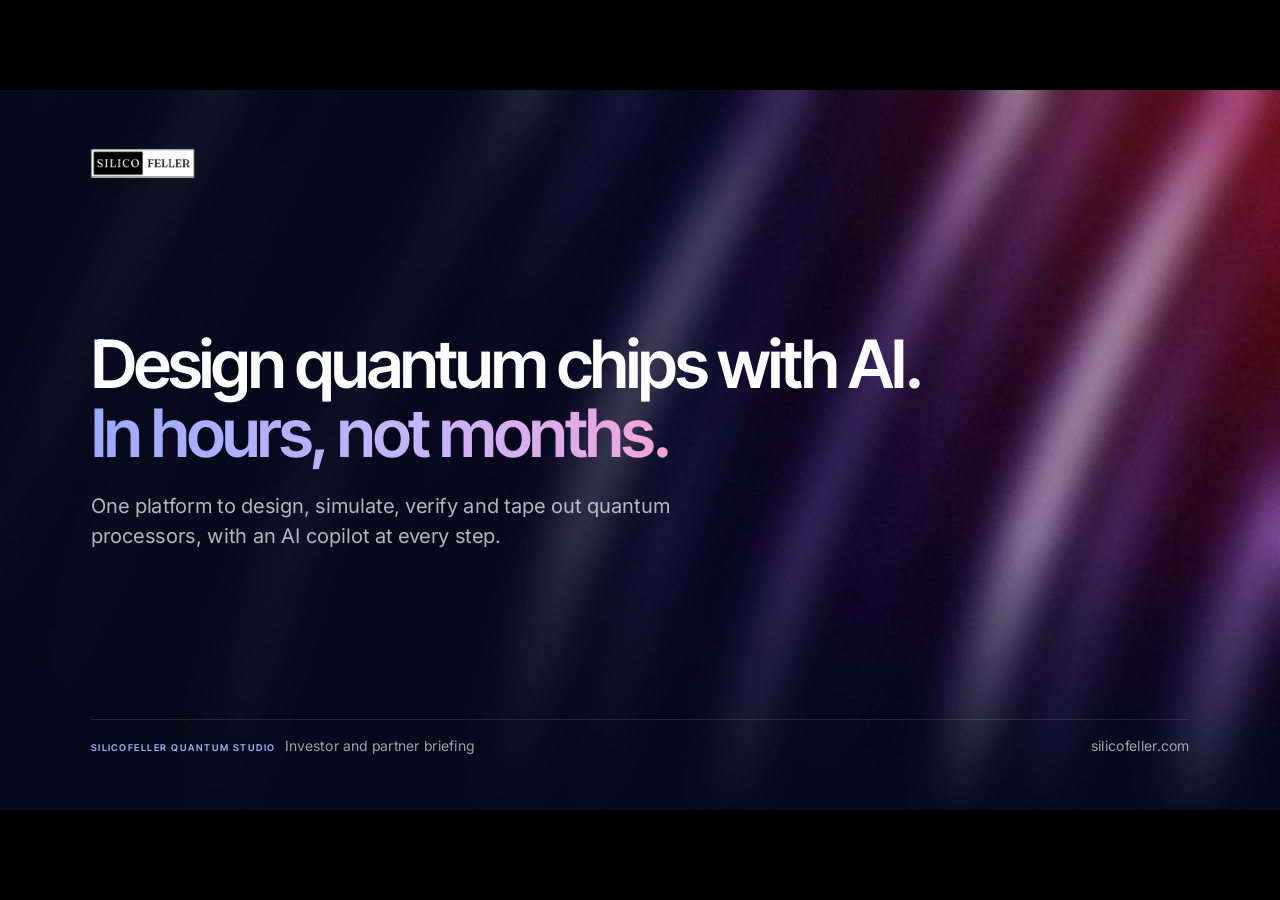
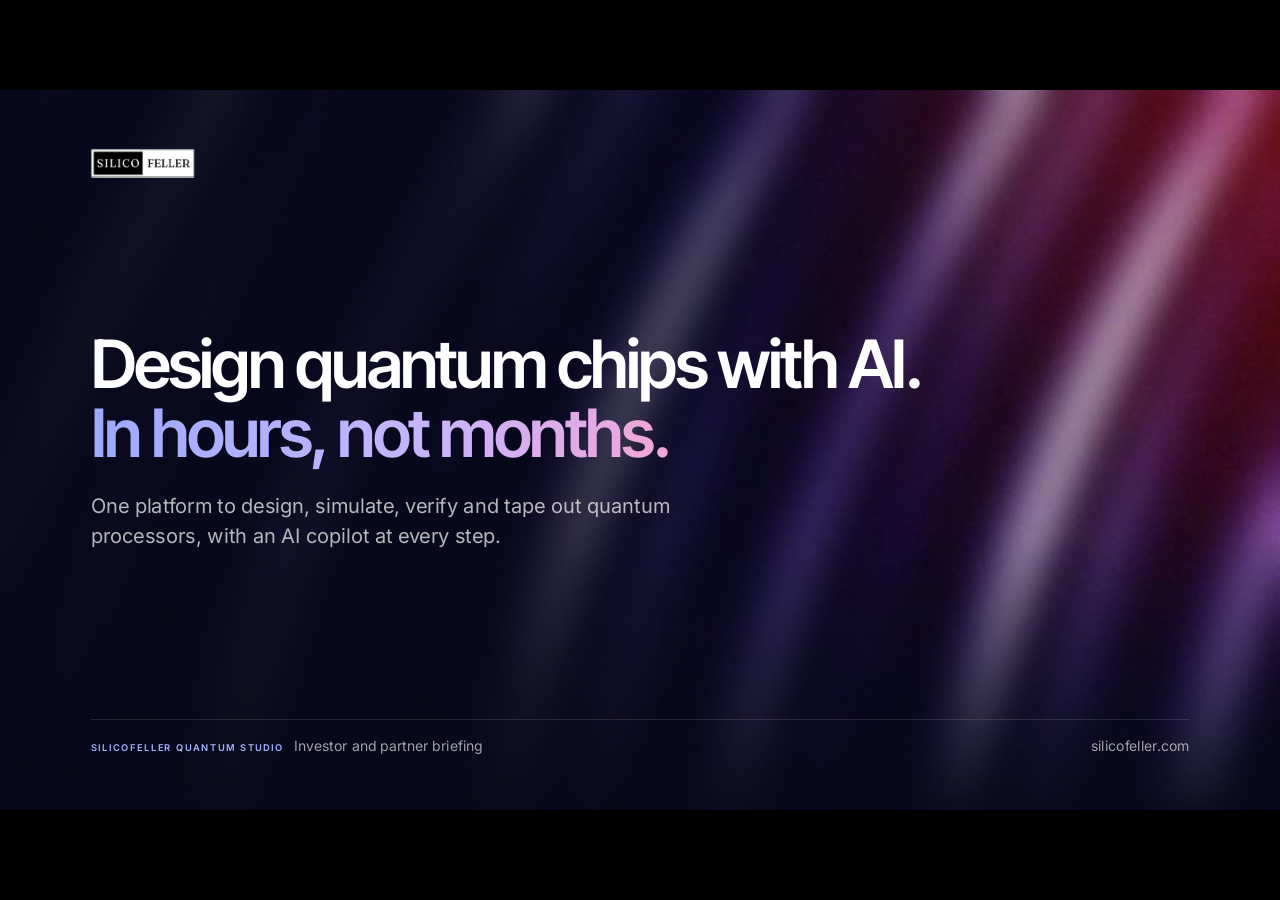
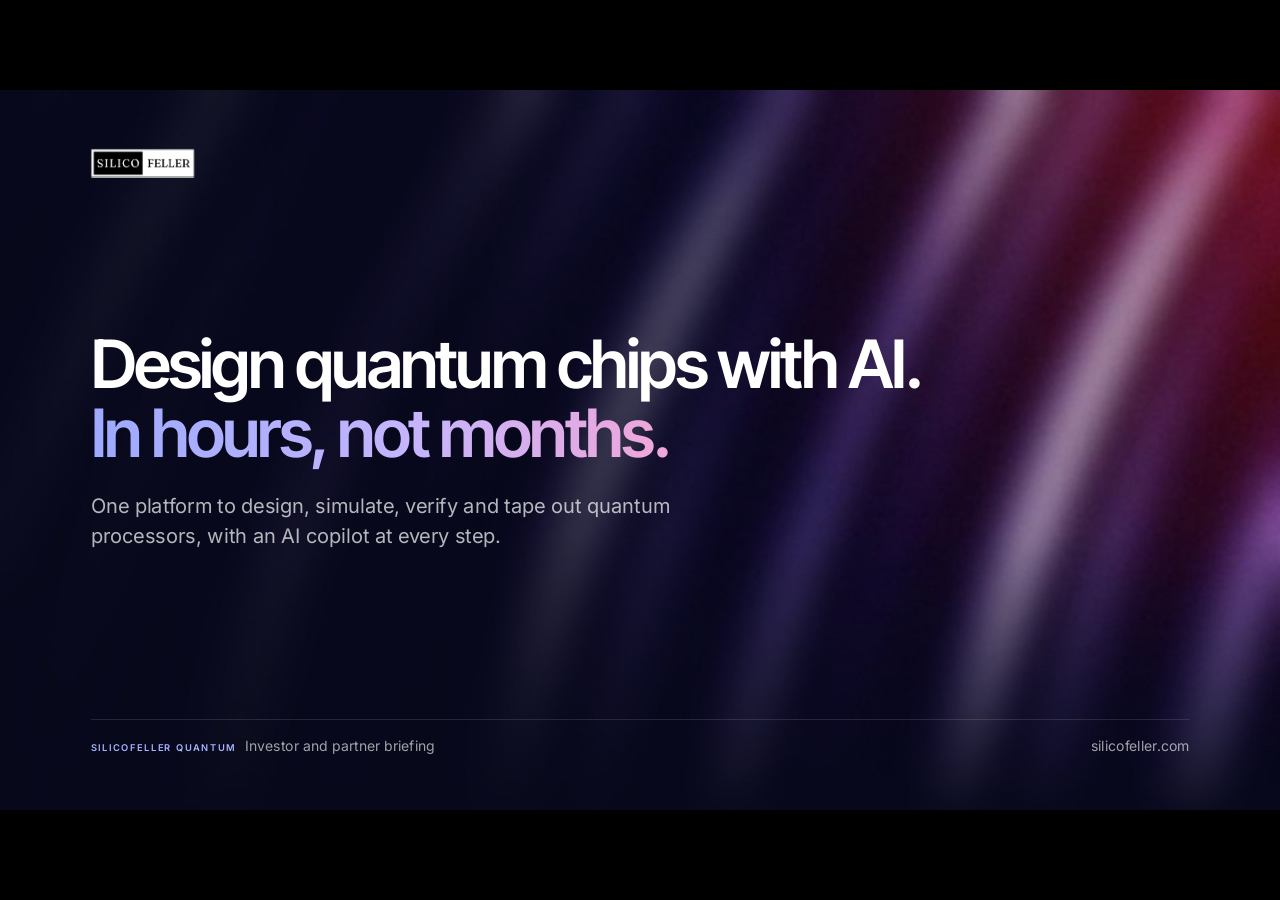
